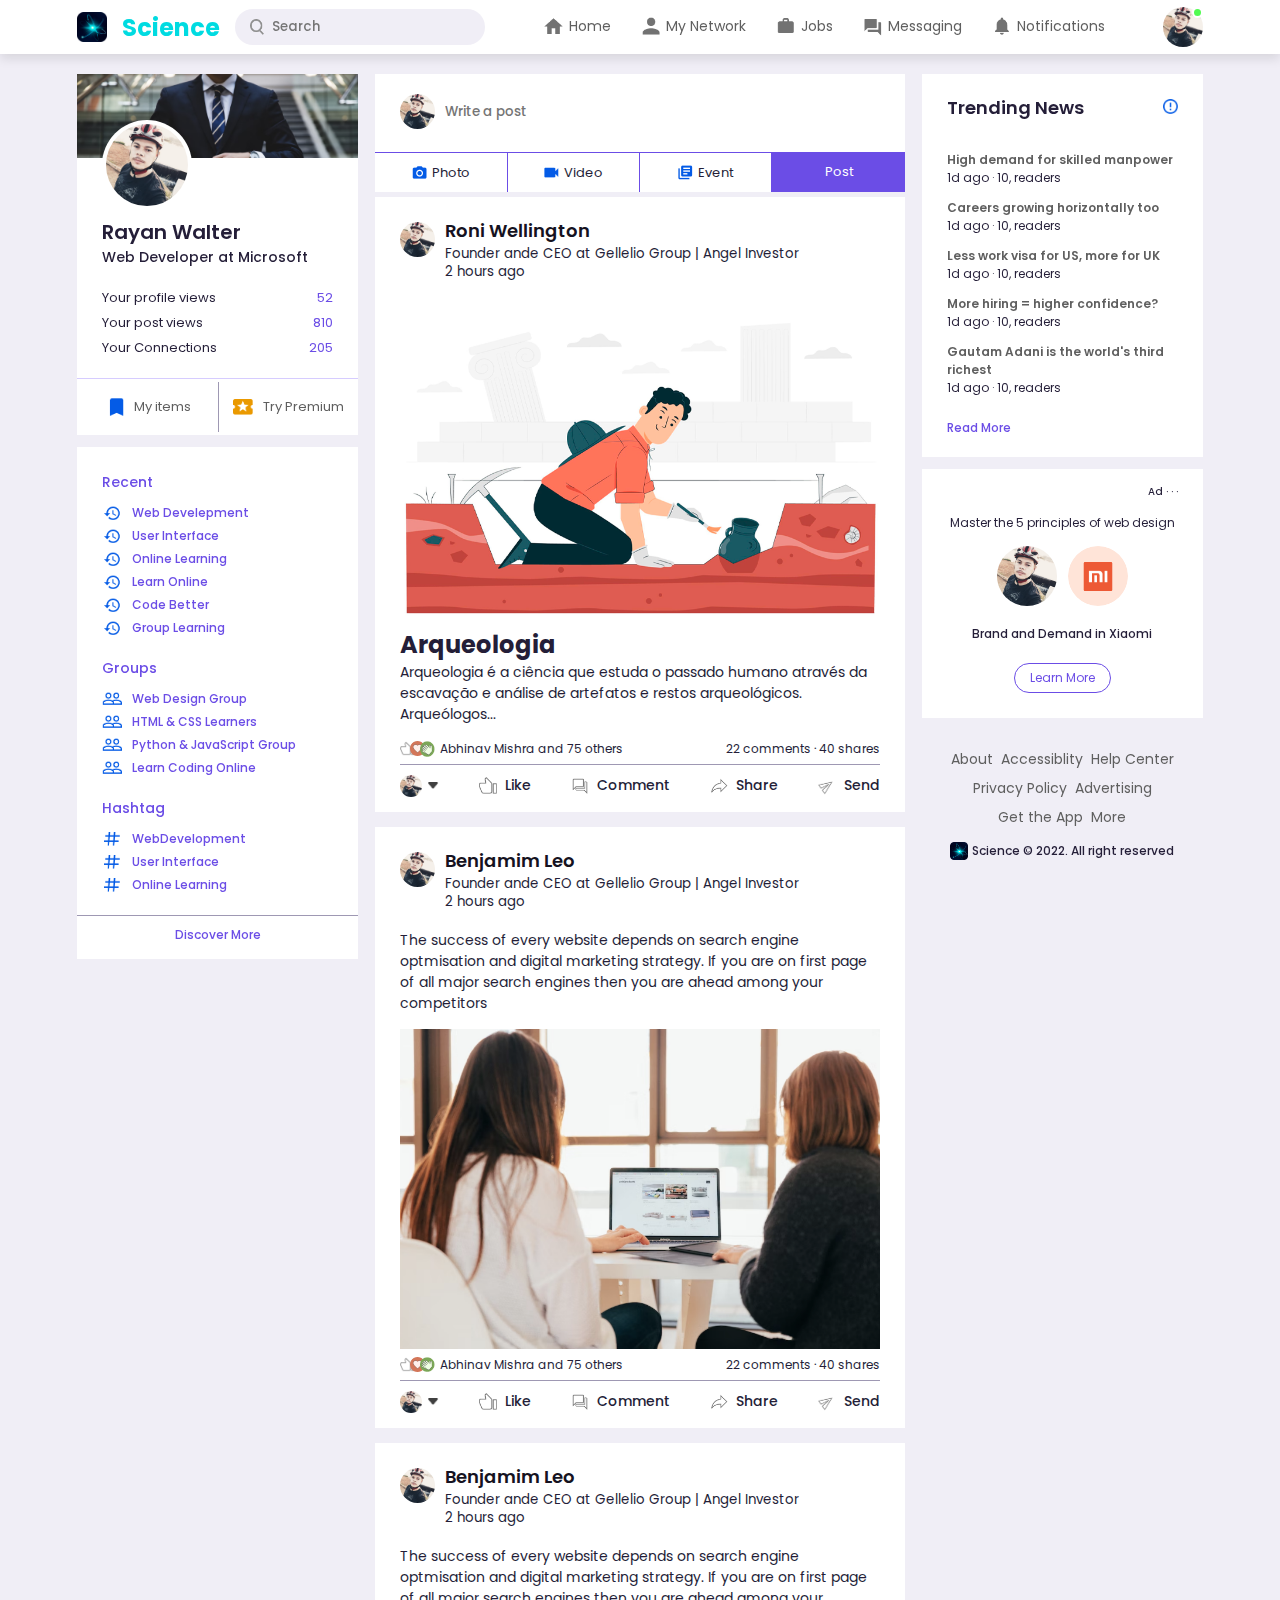
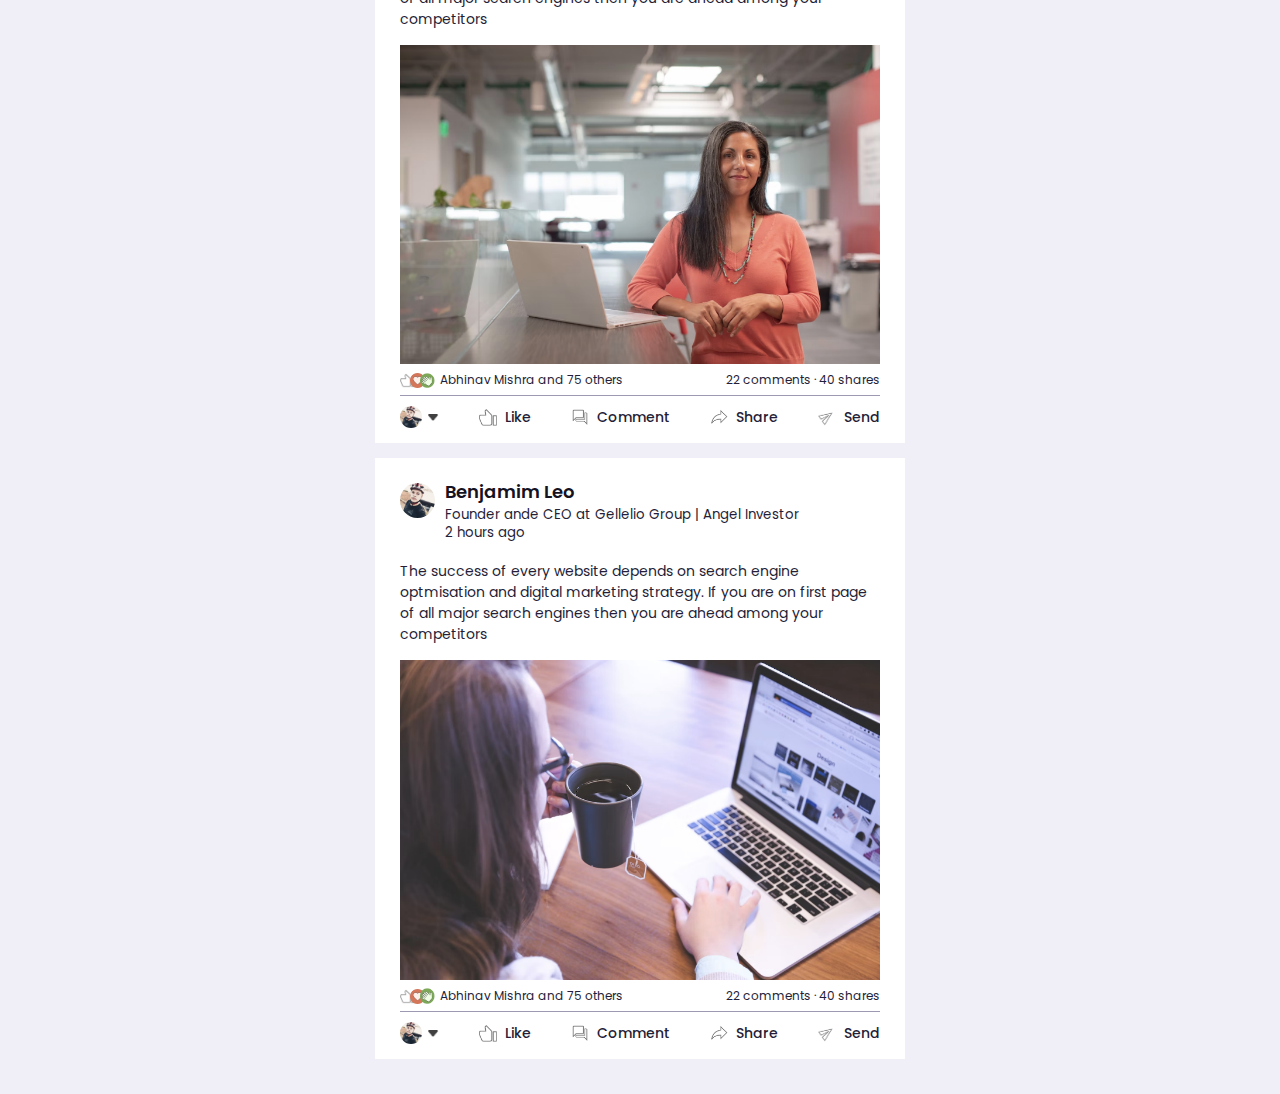
==== index.html @ f85c33bd "teste" ====
<!DOCTYPE html>
<html lang="pt-br">
<head>
    <meta charset="UTF-8">
    <meta http-equiv="X-UA-Compatible" content="IE=edge">
    <meta name="viewport" content="width=device-width, initial-scale=1.0">
    <title>Science</title>
    <link rel="shortcut icon" href="images/social-logo.png" type="image/x-icon">
    <link rel="stylesheet" href="style/style.css">
    <link rel="stylesheet" href="style/right-sidebar.css">
    <link rel="stylesheet" href="style/main.css">
    <link rel="stylesheet" href="style/querys.css">
</head>
<body>
    <nav class="navbar">
        <div class="navbar-left">
            <a href="index.html" class="logo"><img src="images/social-logo.png" alt=""></a>
            <h2>Science</h2>

            <div class="search-box">
                <img src="images/search.png" alt="">
                <input type="text" placeholder="Search">
            </div>

        </div>

        <div class="navbar-center">
            <ul>
                <li><a href=""><img src="images/home.png" alt=""><span>Home</span></a></li>
                <li><a href=""><img src="images/network.png" alt=""><span>My Network</span></a></li>
                <li><a href=""><img src="images/jobs.png" alt=""><span>Jobs</span></a></li>
                <li><a href=""><img src="images/message.png" alt=""><span>Messaging</span></a></li>
                <li><a href=""><img src="images/notification.png" alt=""><span>Notifications</span></a></li>
            </ul>
        </div>

        <div class="navbar-right">
            <div class="online">
                <img src="images/user-1.png" alt="" class="nav-profile-img" onclick="toggleMenu()">
            </div>
        </div>
            <!-- ===============PROFILE-DROP-DOWN-MENU============== -->

            <div class="profile-menu-wrap" id="profileMenu">
                <div class="profile-menu">
                    <div class="user-info">
                        <img src="images/user-1.png" alt="">
                        <div>
                            <h3>Rayn Walton</h3>
                            <a href="profile.html">See your profile</a>
                        </div>
                    </div>
                    <hr>
                    <a href="#" class="profile-menu-link">
                        <img src="images/feedback.png" alt="">
                        <p>Give feedback</p>
                        <span>></span>
                    </a>

                    <a href="#" class="profile-menu-link">
                        <img src="images/setting.png" alt="">
                        <p>Settings & Privacy</p>
                        <span>></span>
                    </a>

                    <a href="#" class="profile-menu-link">
                        <img src="images/help.png" alt="">
                        <p>Help & Support</p>
                        <span>></span>
                    </a>

                    <a href="#" class="profile-menu-link">
                        <img src="images/display.png" alt="">
                        <p>display & Access</p>
                        <span>></span>
                    </a>

                    <a href="#" class="profile-menu-link">
                        <img src="images/logout.png" alt="">
                        <p>logout</p>
                        <span>></span>
                    </a>

                </div>
            </div>

    </nav>

    <!-- ===============NAVBAR CLOSE=============== -->

    <div class="container">
        <!-- =============LEFT-SIDEBAR============== -->
        <div class="left-sidebar">
            <div class="sidebar-profile-box">
                <img src="images/cover-pic.png" alt="" width="100%">
                <div class="sidebar-profile-info">
                    <img src="images/user-1.png" alt="">
                    <h1>Rayan Walter</h1>
                    <h3>Web Developer at Microsoft</h3>
                    <ul>
                        <li>Your profile views<span>52</span></li>
                        <li>Your post views<span>810</span></li>
                        <li>Your Connections<span>205</span></li>
                    </ul>
                </div>
                <div class="sidebar-profile-link">
                    <a href="#"><img src="images/items.png" alt="">My items</a>
                    <a href="#"><img src="images/premium.png" alt="">Try Premium</a>
                </div>
            </div>

            <div class="sidebar-activity" id="sidebarActivity">
                <h3>Recent</h3>
                <a href="#"><img src="images/recent.png" alt="">Web Develepment</a>
                <a href="#"><img src="images/recent.png" alt="">User Interface</a>
                <a href="#"><img src="images/recent.png" alt="">Online Learning</a>
                <a href="#"><img src="images/recent.png" alt="">Learn Online</a>
                <a href="#"><img src="images/recent.png" alt="">Code Better</a>
                <a href="#"><img src="images/recent.png" alt="">Group Learning</a>
                <h3>Groups</h3>
                <a href="#"><img src="images/group.png" alt="">Web Design Group</a>
                <a href="#"><img src="images/group.png" alt="">HTML & CSS Learners</a>
                <a href="#"><img src="images/group.png" alt="">Python & JavaScript Group</a>
                <a href="#"><img src="images/group.png" alt="">Learn Coding Online</a>
                <h3>Hashtag</h3>
                <a href="#"><img src="images/hashtag.png" alt="">WebDevelopment</a>
                <a href="#"><img src="images/hashtag.png" alt="">User Interface</a>
                <a href="#"><img src="images/hashtag.png" alt="">Online Learning</a>
                <div class="discover-more-link">
                    <a href="#">Discover More</a>
                </div>
            </div>

            <p id="showMoreLink" onclick="toggleActivity()">Show more <b>+</b></p>
        </div>

        
        <!-- =============MAIN-CONTENT============== -->
        <div class="main-content">
            <div class="create-post">
                <div class="create-post-input">
                    <img src="images/user-1.png" alt="">
                    <textarea rows="2" placeholder="Write a post"></textarea>
                </div>
                <div class="create-post-links">
                    <li><img src="images/photo.png" alt="">Photo</li>
                    <li><img src="images/video.png" alt="">Video</li>
                    <li><img src="images/event.png" alt="">Event</li>
                    <li>Post</li>
                </div>
            </div>
            <!-- <div class="sort-by">
                <hr>
                <p>Sort by: <span>top <img src="images/down-arrow.png" alt=""></span> </p>
            </div> -->

            <div class="post">
                <div class="post-author">
                    <img src="images/user-1.png" alt="">
                    <div>
                        <h1>Roni Wellington</h1>
                        <small>Founder ande CEO at Gellelio Group | Angel Investor</small>
                        <small>2 hours ago</small>
                    </div>
                </div>
                <!-- <h2>Arqueologia</h2>
                <p>Arqueologia é a ciência que estuda o passado humano através da escavação e análise de artefatos e restos arqueológicos. Arqueólogos...
                </p> -->

                <img src="images/post-image-1.png" width="100%" alt="">
                <h2>Arqueologia</h2>
                <p>Arqueologia é a ciência que estuda o passado humano através da escavação e análise de artefatos e restos arqueológicos. Arqueólogos...
                </p>

                <div class="post-stats">
                    <div>
                        <img src="images/thumbsup.png" alt="">
                        <img src="images/love.png" alt="">
                        <img src="images/clap.png" alt="">
                        <span class="liked-users">Abhinav Mishra and 75 others</span>
                    </div>
                    <div>
                        <span>22 comments &middot; 40 shares</span>
                    </div>
                </div>
                <div class="post-activity">
                    <div>
                        <img src="images/user-1.png" alt="" class="post-activity-user-icon">
                        <img src="images/down-arrow.png" alt="" class="post-activity-arrow-icon">
                    </div>

                    <div class="post-activity-link">
                        <img src="images/like.png" alt="">
                        <span>Like</span>
                    </div>

                    <div class="post-activity-link">
                        <img src="images/comment.png" alt="">
                        <span>Comment</span>
                    </div>

                    <div class="post-activity-link">
                        <img src="images/share.png" alt="">
                        <span>Share</span>
                    </div>

                    <div class="post-activity-link">
                        <img src="images/send.png" alt="">
                        <span>Send</span>
                    </div>

                </div>
                
            </div>

            <div class="post">
                <div class="post-author">
                    <img src="images/user-1.png" alt="">
                    <div>
                        <h1>Benjamim Leo</h1>
                        <small>Founder ande CEO at Gellelio Group | Angel Investor</small>
                        <small>2 hours ago</small>
                    </div>
                </div>
                <p>The success of every website depends on search engine optmisation and digital marketing strategy. If you are on first page of all major search engines
                    then you are ahead among your competitors
                </p>

                <img src="images/post-image-2.png" width="100%" alt="">

                <div class="post-stats">
                    <div>
                        <img src="images/thumbsup.png" alt="">
                        <img src="images/love.png" alt="">
                        <img src="images/clap.png" alt="">
                        <span class="liked-users">Abhinav Mishra and 75 others</span>
                    </div>
                    <div>
                        <span>22 comments &middot; 40 shares</span>
                    </div>
                </div>
                <div class="post-activity">
                    <div>
                        <img src="images/user-1.png" alt="" class="post-activity-user-icon">
                        <img src="images/down-arrow.png" alt="" class="post-activity-arrow-icon">
                    </div>

                    <div class="post-activity-link">
                        <img src="images/like.png" alt="">
                        <span>Like</span>
                    </div>

                    <div class="post-activity-link">
                        <img src="images/comment.png" alt="">
                        <span>Comment</span>
                    </div>

                    <div class="post-activity-link">
                        <img src="images/share.png" alt="">
                        <span>Share</span>
                    </div>

                    <div class="post-activity-link">
                        <img src="images/send.png" alt="">
                        <span>Send</span>
                    </div>

                </div>
                
            </div>

            <div class="post">
                <div class="post-author">
                    <img src="images/user-1.png" alt="">
                    <div>
                        <h1>Benjamim Leo</h1>
                        <small>Founder ande CEO at Gellelio Group | Angel Investor</small>
                        <small>2 hours ago</small>
                    </div>
                </div>
                <p>The success of every website depends on search engine optmisation and digital marketing strategy. If you are on first page of all major search engines
                    then you are ahead among your competitors
                </p>

                <img src="images/post-image-3.png" width="100%" alt="">

                <div class="post-stats">
                    <div>
                        <img src="images/thumbsup.png" alt="">
                        <img src="images/love.png" alt="">
                        <img src="images/clap.png" alt="">
                        <span class="liked-users">Abhinav Mishra and 75 others</span>
                    </div>
                    <div>
                        <span>22 comments &middot; 40 shares</span>
                    </div>
                </div>
                <div class="post-activity">
                    <div>
                        <img src="images/user-1.png" alt="" class="post-activity-user-icon">
                        <img src="images/down-arrow.png" alt="" class="post-activity-arrow-icon">
                    </div>

                    <div class="post-activity-link">
                        <img src="images/like.png" alt="">
                        <span>Like</span>
                    </div>

                    <div class="post-activity-link">
                        <img src="images/comment.png" alt="">
                        <span>Comment</span>
                    </div>

                    <div class="post-activity-link">
                        <img src="images/share.png" alt="">
                        <span>Share</span>
                    </div>

                    <div class="post-activity-link">
                        <img src="images/send.png" alt="">
                        <span>Send</span>
                    </div>

                </div>
                
            </div>

            <div class="post">
                <div class="post-author">
                    <img src="images/user-1.png" alt="">
                    <div>
                        <h1>Benjamim Leo</h1>
                        <small>Founder ande CEO at Gellelio Group | Angel Investor</small>
                        <small>2 hours ago</small>
                    </div>
                </div>
                <p>The success of every website depends on search engine optmisation and digital marketing strategy. If you are on first page of all major search engines
                    then you are ahead among your competitors
                </p>

                <img src="images/post-image-4.png" width="100%" alt="">

                <div class="post-stats">
                    <div>
                        <img src="images/thumbsup.png" alt="">
                        <img src="images/love.png" alt="">
                        <img src="images/clap.png" alt="">
                        <span class="liked-users">Abhinav Mishra and 75 others</span>
                    </div>
                    <div>
                        <span>22 comments &middot; 40 shares</span>
                    </div>
                </div>
                <div class="post-activity">
                    <div>
                        <img src="images/user-1.png" alt="" class="post-activity-user-icon">
                        <img src="images/down-arrow.png" alt="" class="post-activity-arrow-icon">
                    </div>

                    <div class="post-activity-link">
                        <img src="images/like.png" alt="">
                        <span>Like</span>
                    </div>

                    <div class="post-activity-link">
                        <img src="images/comment.png" alt="">
                        <span>Comment</span>
                    </div>

                    <div class="post-activity-link">
                        <img src="images/share.png" alt="">
                        <span>Share</span>
                    </div>

                    <div class="post-activity-link">
                        <img src="images/send.png" alt="">
                        <span>Send</span>
                    </div>

                </div>
                
            </div>

        </div>


        <!-- =============RIGHT-SIDEBAR============== -->
        <div class="right-sidebar">
            <div class="sidebar-news">
                <img src="images/more.png" alt="" class="info-icon">
                <h3>Trending News</h3>
                <a href="#">High demand for skilled manpower</a>
                <span>1d ago &middot; 10, readers</span>

                <a href="#">Careers growing horizontally too</a>
                <span>1d ago &middot; 10, readers</span>

                <a href="#">Less work visa for US, more for UK</a>
                <span>1d ago &middot; 10, readers</span>

                <a href="#">More hiring = higher confidence?</a>
                <span>1d ago &middot; 10, readers</span>

                <a href="#">Gautam Adani is the world's third richest</a>
                <span>1d ago &middot; 10, readers</span>

                <a href="#" class="read-more-link">Read More</a>
            </div>

            <div class="sidebar-ad">

                <small>Ad &middot; &middot; &middot;</small>
                <p>Master the 5 principles of web design</p>
                <div>
                    <img src="images/user-1.png" alt="">
                    <img src="images/mi-logo.png" alt="">
                </div>
                <b>Brand and Demand in Xiaomi</b>
                <a href="#" class="ad-link">Learn More</a>
            </div>

            <div class="sidebar-useful-links">
                <a href="#">About</a>
                <a href="#">Accessiblity</a>
                <a href="#">Help Center</a>
                <a href="#">Privacy Policy</a>
                <a href="#">Advertising</a>
                <a href="#">Get the App</a>
                <a href="#">More</a>

                <div class="copyright-msg">
                    <img src="images/social-logo.png" alt="">
                    <p>Science &#169; 2022. All right reserved</p>
                </div>
            </div>

        </div>
    </div>

    <script src="script.js"></script>

</body>
</html>
---- style/style.css ----
@import url('https://fonts.googleapis.com/css2?family=Poppins:wght@300;400;500;600;&display=swap');

:root {
    --color-white: hsl(252, 30%, 100%);
    --color-light: hsl(252, 30%, 95%);
    --color-gray: hsl(252, 15%, 65%);
    --color-primary: hsl(252, 75%, 60%);
    --color-secondary: hsl(252, 100%, 90%);
    --color-success: hsl(120, 95%, 65%);
    --color-danger: hsl(0, 95%, 65%);
    --color-dark: hsl(252, 30%, 17%);
    --color-black: hsl(252, 30%, 10%);


    --border-radius: 2rem;
    --card-border-radius: 1rem;
    --btn-padding: 0.6rem 2rem;
    --search-padding: 0.6rem 1rem;
    --card-padding: 1rem;

    --sticky-top-left: 5.4rem;
    --sticky-top-right: -18rem;

}



*{
    margin: 0;
    padding: 0;
    font-family: 'Poppins',sans-serif;
    box-sizing: border-box;
}

body {
    background: var(--color-light);
    color: var(--color-dark);
}

a {
    text-decoration: none;
    color: #5f5f5f;
}

.navbar{
    display: flex;
    align-items: center;
    justify-content: space-between;
    background: var(--color-white);
    padding: 6px 6%;
    position: sticky;
    top: 0;
    z-index: 100;
    box-shadow: 0 5px 10px rgba(0, 0, 0, 0.1);
}

.logo img {
    width: 30px;
    margin-right: 15px;
    display: block;
}

.navbar-center ul li {
    display: inline-block;
    list-style: none;
}

.navbar-center ul li a {
    display: flex;
    align-items: center;
    font-size: 14px;
    margin: 5px 8px;
    padding-right: 5px;
    position: relative;
}


.navbar-center ul li a img {
    width: 30px;
}

.navbar-center ul li a::after{
    content: '';
    width: 0;
    height: 2px;
    background: var(--color-primary);
    position: absolute;
    bottom: -15px;
    transition: width 0.3s;
}

.navbar-center ul li a:hover::after{
    width: 100%;
}

.nav-profile-img {
    width: 40px;
    border-radius: 50%;
    display: block;
    cursor: pointer;
    position: relative;
}

.online {
    position: relative;

}

.online::after {
    content: '';
    width: 7px;
    height: 7px;
    border: 2px solid var(--color-white);
    border-radius: 50%;
    right: 0;
    top: 0;
    background: var(--color-success);
    position: absolute;
}

.search-box{
    background: var(--color-light);
    width: 250px;
    border-radius: 20px;
    display: flex;
    align-items: center;
    padding: 0 15px;
}

.navbar-left{
    display: flex;
    align-items: center;
}

.navbar-left > h2{
    padding-right: 15px;
    color: #00dbe1;
    /* color: #001030; */
}

.search-box img {
    width: 14px;
}

.search-box input {
    width: 100%;
    background: transparent;
    padding: 8px;
    outline: none;
    border: 0;
}

/* ===========NAVBAR END============= */

.container {
    padding: 20px 6%;
    display: flex;
    flex-wrap: wrap;
    justify-content: space-between;
}

/* ===========LEFT-SIDEBAR============= */

.left-sidebar {
    flex-basis: 25%;
    align-self: flex-start;
    position: sticky;
    top: 73px;
}

.sidebar-profile-box {
    background: var(--color-white);
}

.sidebar-profile-info{
    padding: 0 25px;
}

.sidebar-profile-info img {
    width: 90px;
    border-radius: 50%;
    background: var(--color-white);
    padding: 4px;
    margin-top: -45px;

}

.sidebar-profile-info h1 {
    font-size: 20px;
    font-weight: 600;
    color: var(--color-dark);
}

.sidebar-profile-info h3 {
    font-size: 14px;
    font-weight: 500;
    color: var(--color-dark);
}

.sidebar-profile-info ul {
    list-style: none;
    margin: 20px 0;
}

.sidebar-profile-info ul li {
    width: 100%;
    margin: 5px 0;
    font-size: 13px;
}

.sidebar-profile-info ul li span {
    float: right;
    color: var(--color-primary);
}

.sidebar-profile-link {
    display: flex;
    align-items: center;
    border-top: 1px solid var(--color-secondary);
}

.sidebar-profile-link a {
    flex-basis: 50%;
    display: flex;
    align-items: center;
    justify-content: center;
    padding: 15px 0;
    font-size: 13px;
    border-left: 1px solid var(--color-gray);
}

.sidebar-profile-link a:first-child {
    border-left: 0;
}

.sidebar-profile-link a img {
    width: 20px;
    margin-right: 10px;
}

.sidebar-activity {
    background: var(--color-white);
    padding: 5px 25px;
    margin: 12px 0;
}

.sidebar-activity h3 {
    color: var(--color-primary);
    font-size: 14px;
    font-weight: 500;
    margin: 20px 0 10px;
}

.sidebar-activity a {
    display: flex;
    align-items: center;
    font-size: 12px;
    font-weight: 500;
    color: var(--color-primary);
    margin: 3px 0;
}

.sidebar-activity a img {
    width: 20px;
    margin-right: 10px;
}

.discover-more-link {
    border-top: 1px solid var(--color-gray);
    text-align: center;
    margin-top: 20px;
    margin-left: -25px;
    margin-right: -25px;
}

.discover-more-link  a {
    color: var(--color-primary);
    display: inline-block;
    margin: 10px 0;
}
---- style/right-sidebar.css ----
/* ===========RIGHT-SIDEBAR============= */

.right-sidebar {
    flex-basis: 25%;
    align-self: flex-start;
    position: sticky;
    top: 73px;
}

.sidebar-news {
    background: var(--color-white);
    padding: 10px 25px;
}

.info-icon {
    width: 15px;
    float: right;
    margin-top: 15px;
}

.sidebar-news h3 {
    font-size: 18px;
    font-weight: 600;
    color: var(--color-dark);
    margin: 10px 0 30px;
}

.sidebar-news a {
    display: block;
    font-size: 12px;
    font-weight: 600;
    margin-top: 10px;
    margin-bottom: -5px;
}

.sidebar-news span {
    font-size: 12px;
}

.sidebar-news .read-more-link {
    color: var(--color-primary);
    font-weight: 500;
    margin: 20px 0 10px;
}

.sidebar-ad {
    background: var(--color-white);
    padding: 15px 25px;
    text-align: center;
    margin: 12px 0;
    font-size: 12px;
}

.sidebar-ad img {
    width: 60px;
    border-radius: 50%;
    margin: 4px;
}

.sidebar-ad small {
    float: right;
    font-weight: 500;
}

.sidebar-ad p {
    margin-top: 30px;
    margin-bottom: 10px;
}
.sidebar-ad b {
    display: block;
    font-weight: 500;
    margin-top: 10px;
}

.ad-link {
    display: inline-block;
    border: 1px solid var(--color-primary);
    border-radius: 30px;
    padding: 5px 15px;
    color: var(--color-primary);
    margin: 20px auto 10px;
}
.sidebar-useful-links {
    padding: 15px 25px;
    text-align: center;
}

.sidebar-useful-links a {
    display: inline-block;
    font-size: 14px;
    margin: 4px 2px;
}

.copyright-msg {
    display: flex;
    align-items: center;
    justify-content: center;
    font-size: 12px;
    margin-top: 10px;
    font-weight: 500;
}

.copyright-msg img {
    width: 18px;
    margin-right: 4px;
}
---- style/main.css ----
/* ===========MAIN-CONTENT============= */

.main-content {
    flex-basis: 47%;
}
.create-post {
    background: var(--color-white);
}

.create-post-input {
    padding: 20px 25px 10px;
    display: flex;
    align-items: flex-start;
}

.create-post-input img {
    width: 35px;
    border-radius: 50%;
    margin-right: 10px;
}

.create-post-input textarea {
    width: 100%;
    border: 0;
    outline: 0;
    resize: none;
    background: transparent;
    margin-top: 8px;
}

::placeholder {
    font-weight: 500;
}

.create-post-links {
    display: flex;
    align-items: flex-start;
}

.create-post-links li {
    list-style: none;
    border-top: 1px solid var(--color-primary);
    border-right: 1px solid var(--color-primary);
    flex-basis: 25%;
    height: 40px;
    font-size: 13px;
    display: flex;
    align-items: center;
    justify-content: center;
    cursor: pointer;
}

.create-post-links li img{
    width: 15px;
    margin-right: 5px;
}

.create-post-links li:last-child{
    background: var(--color-primary);
    color: var(--color-white);
    border-top: 0;
    border-right: 0;
}

.sort-by {
    display: flex;
    align-items: center;
    margin: 10px 0;
}

.sort-by hr {
    flex: 1;
    border: 0;
    height: 1px;
    background: var(--color-primary);
}

.sort-by p {
    font-size: 13px;
    padding-left: 5px;
}

.sort-by p span {
    font-weight: 600;
    cursor: pointer;
    color: var(--color-primary);
}

.sort-by p span img {
    width: 12px;
    margin-left: 3px;  
}

.post {
    background: var(--color-white);
    padding: 20px 25px 5px;
    margin: 5px 0 15px;
}

.post-author {
    display: flex;
    align-items: flex-start;
    margin-bottom: 20px;
}

.post-author img {
    width: 35px;
    border-radius: 50%;
    margin-right: 10px;
    margin-top: 5px;
}

.post-author h1 {
    font-size: 18px;
    font-weight: 600;
    color: var(--color-black);
}

.post-author small {
    display: block;
    margin-bottom: -2px;
}

.post p {
    font-size: 14px;
    margin-bottom: 15px;
}

.post-stats{
    display: flex;
    flex-wrap: wrap;
    align-items: center;
    justify-content: space-between;
    font-size: 12px;
    border-bottom: 1px solid var(--color-gray);
    padding-bottom: 6px;
}

.post-stats div {
    display: flex;
    align-items: center;
}

.post-stats img {
    width: 15px;
    margin-right: -5px;
}

.liked-users {
    margin-left: 10px;
}

.post-activity {
    display: flex;
    align-items: center;
    justify-content: space-between;
    padding: 10px 0;
    font-size: 14px;
    font-weight: 500;
}

.post-activity div {
    display: flex;
    align-items: center;
}

.post-activity-user-icon {
    width: 22px;
    border-radius: 50%;
}

.post-activity-arrow-icon {
    width: 12px;
    margin-left: 5px;
}

.post-activity-link img {
    width: 18px;
    margin-right: 8px;
}
---- style/querys.css ----
/* ================profile-drop-down-menu================== */
  .profile-menu-wrap {
    position: absolute;
    top: 100%;
    right: 5%;
    width: 320px;
    max-height: 0;
    overflow: hidden;
    transition: max-height 0.5s;
  }

  .profile-menu-wrap.open-menu {
    max-height: 400px;
  }

  .profile-menu {
    background: var(--color-dark);
    color: var(--color-white);
    padding: 20px;
    margin: 10px;
  }

  .user-info {
    display: flex;
    align-items: center;
  }

  .user-info img {
    width: 50px;
    border-radius: 50%;
    margin-right: 15px;
  }

  .user-info h3 {
    font-weight: 500;
    margin-bottom: -7px;
  }

  .user-info a {
    color: var(--color-light);
    font-size: 13px;
  }

  .profile-menu hr {
    border: 0;
    height: 1px;
    width: 100%;
    background: var(--color-white);
    margin: 15px 0 10px;
  }

  .profile-menu-link {
    display: flex;
    align-items: center;
    color: var(--color-white);
    margin: 12px 0;
    font-size: 14px;
  }

  .profile-menu-link p {
    width: 100%;
  }

  .profile-menu-link img {
    width: 35px;
    border-radius: 50%;
    margin-right: 15px;
  }

  #showMoreLink {
    display: none;
  }

  /*===================media query=================*/

  @media screen and (max-width: 600px) {
    .search-box {
      background: transparent;
      width: auto;
      padding: 0;
    }

    .search-box  input {
      width: 0;
      padding: 0;
    }

    .navbar-center ul li a span {
      display: none;
    }

    .navbar-center ul li a {
      padding-right: 0;
      margin: 5px;
    }

    .nav-profile-img {
      width: 30px;
    }

    .navbar-left h2 {
      display: none;
    }

    .container {
      padding: 15px 3%;
    }

    .left-sidebar, .right-sidebar {
      flex-basis: 100%;
      position: relative;
      top: unset;
    }

    .main-content {
      flex-basis: 100%;
    }

    .post-stats div {
      margin: 2px 0;
    }

    .post-activity-link span {
      display: none;
    }

    .post-activity-link img {
      margin-right: 0;
    }

    #showMoreLink {
      display: block;
      width: fit-content;
      margin: 10px auto;
      font-size: 14px;
      cursor:  pointer;
    }

    .sidebar-activity {
      display: none;
    }

    .sidebar-activity.open-activity {
      display: block; 
    }

  }
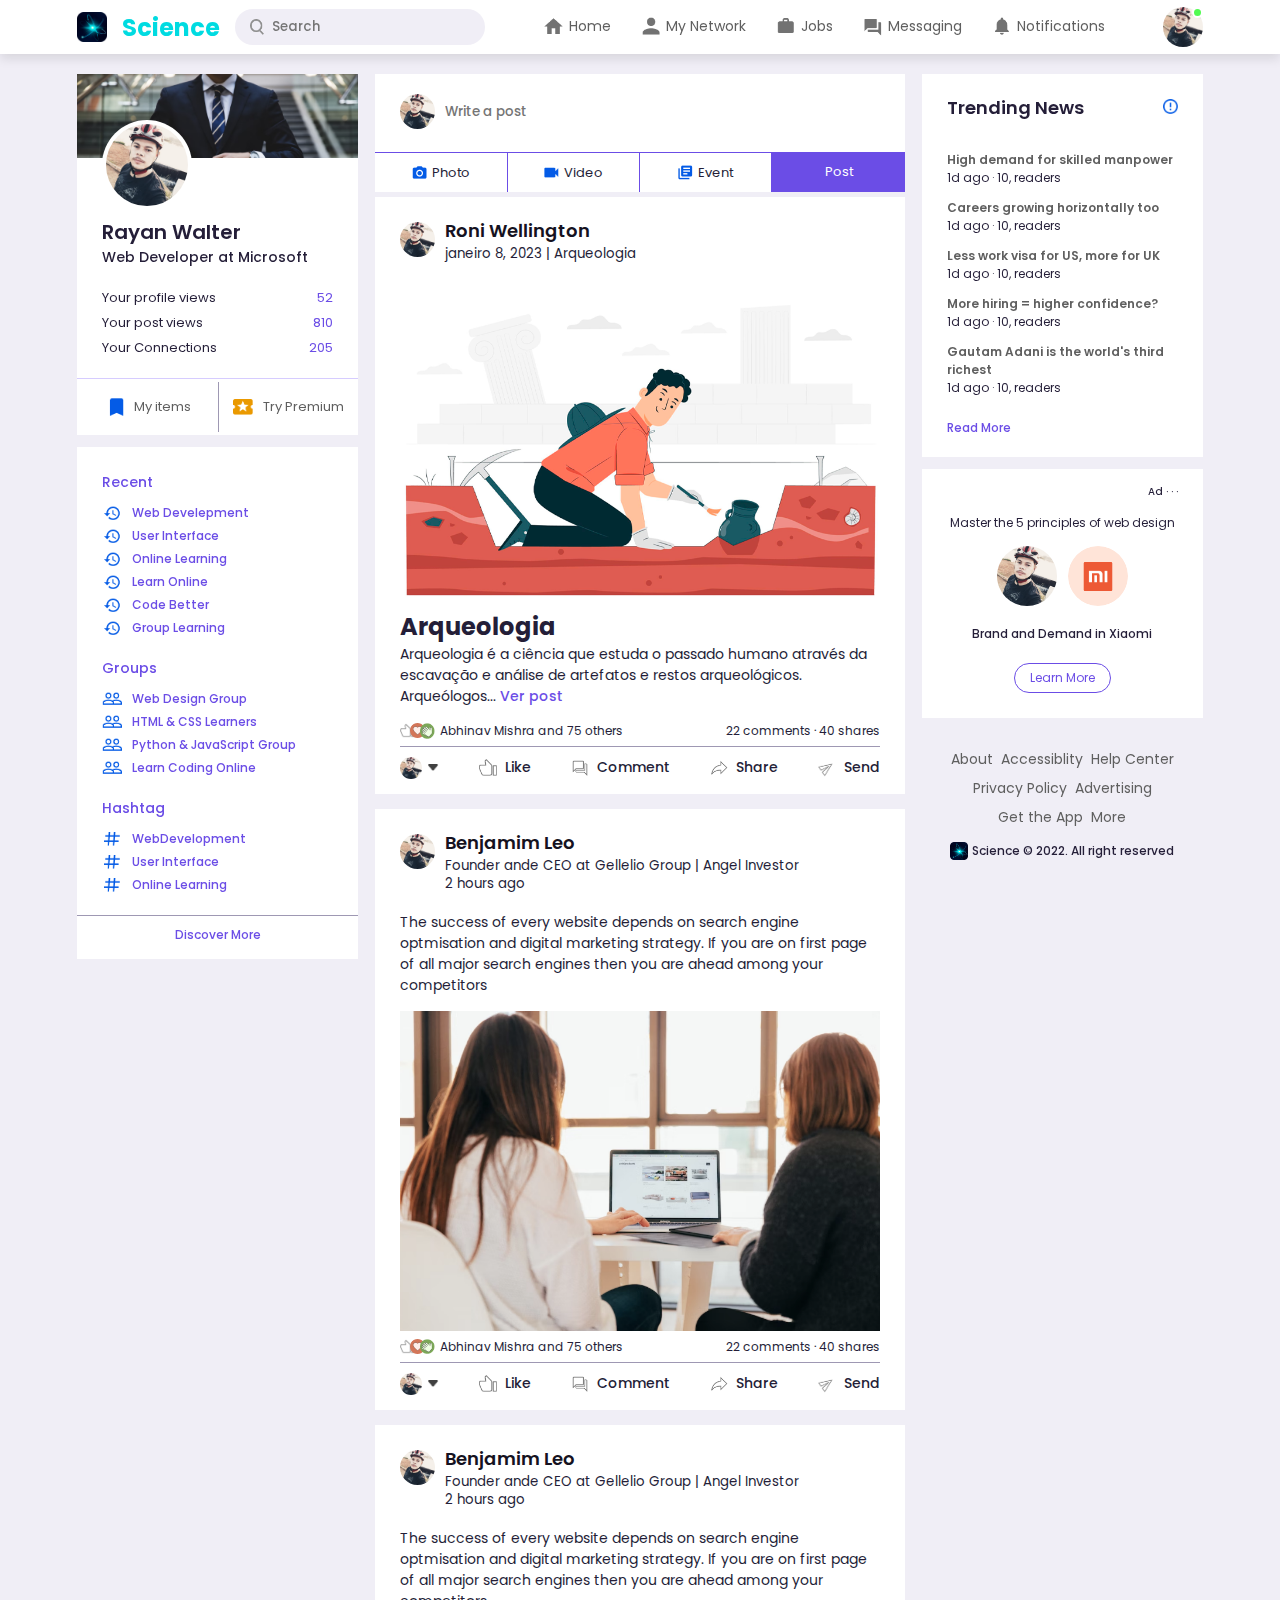
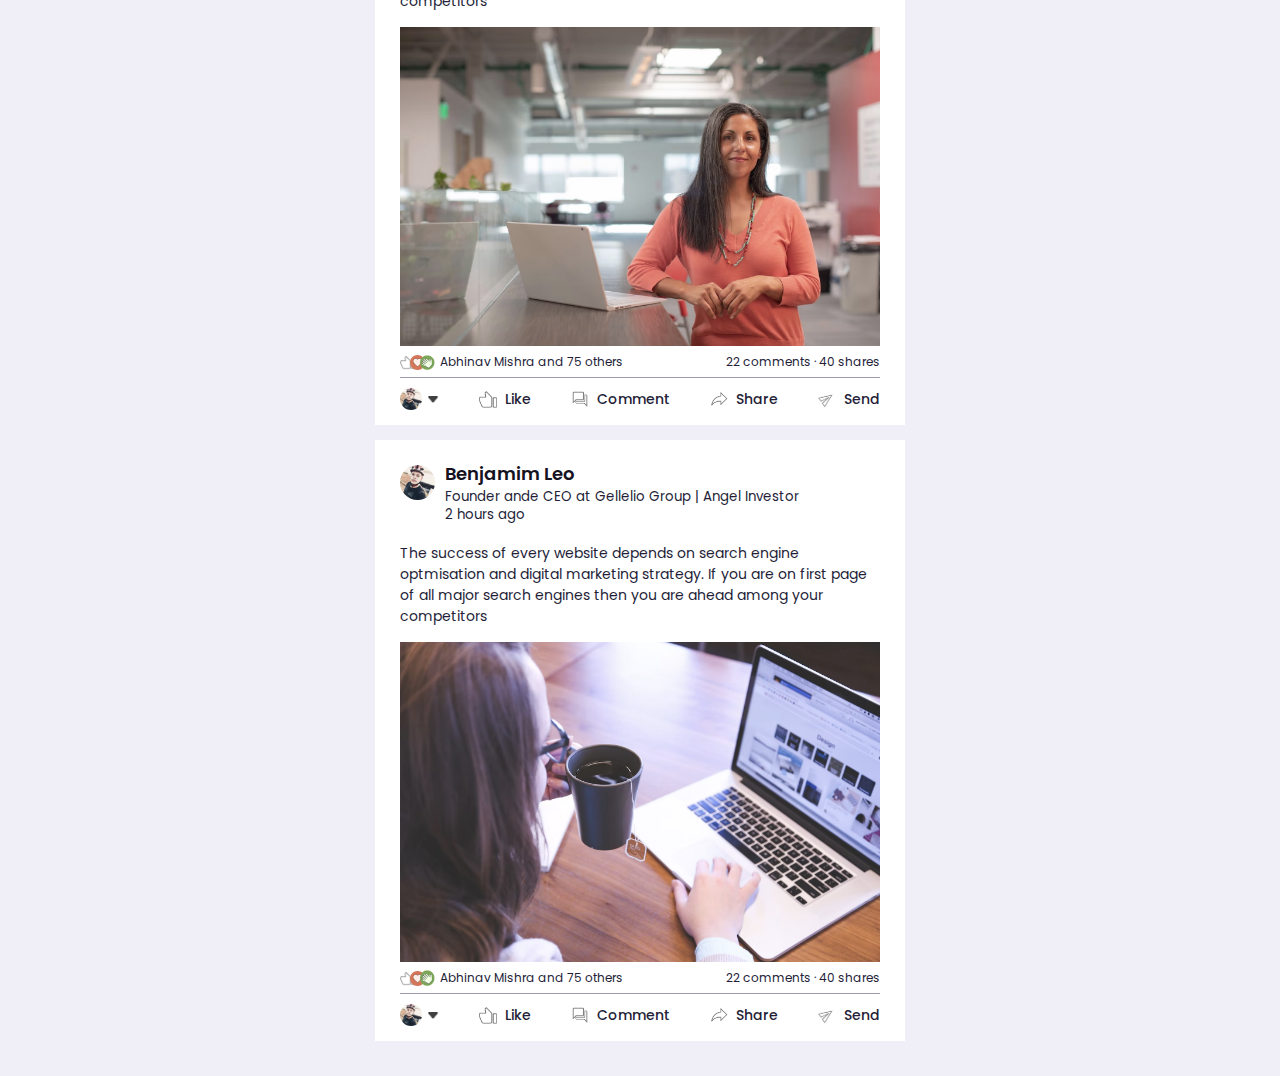
==== commit e8d3cf9c: "testes de posts" ====
--- a/index.html
+++ b/index.html
@@ -159,17 +159,17 @@
                     <img src="images/user-1.png" alt="">
                     <div>
                         <h1>Roni Wellington</h1>
-                        <small>Founder ande CEO at Gellelio Group | Angel Investor</small>
-                        <small>2 hours ago</small>
+                        <small>janeiro 8, 2023  | Arqueologia</small>
                     </div>
                 </div>
                 <!-- <h2>Arqueologia</h2>
                 <p>Arqueologia é a ciência que estuda o passado humano através da escavação e análise de artefatos e restos arqueológicos. Arqueólogos...
                 </p> -->
 
-                <img src="images/post-image-1.png" width="100%" alt="">
+                <a href="arquiologia/oQueArqueologia.html"><img src="images/post-image-1.png" width="100%" alt=""></a>
                 <h2>Arqueologia</h2>
                 <p>Arqueologia é a ciência que estuda o passado humano através da escavação e análise de artefatos e restos arqueológicos. Arqueólogos...
+                    <a href="arquiologia/oQueArqueologia.html" class="ver-post">Ver post</a>
                 </p>
 
                 <div class="post-stats">
--- a/style/main.css
+++ b/style/main.css
@@ -177,4 +177,9 @@
 .post-activity-link img {
     width: 18px;
     margin-right: 8px;
+}
+
+.ver-post{
+    font-weight: 500;
+    color: var(--color-primary);
 }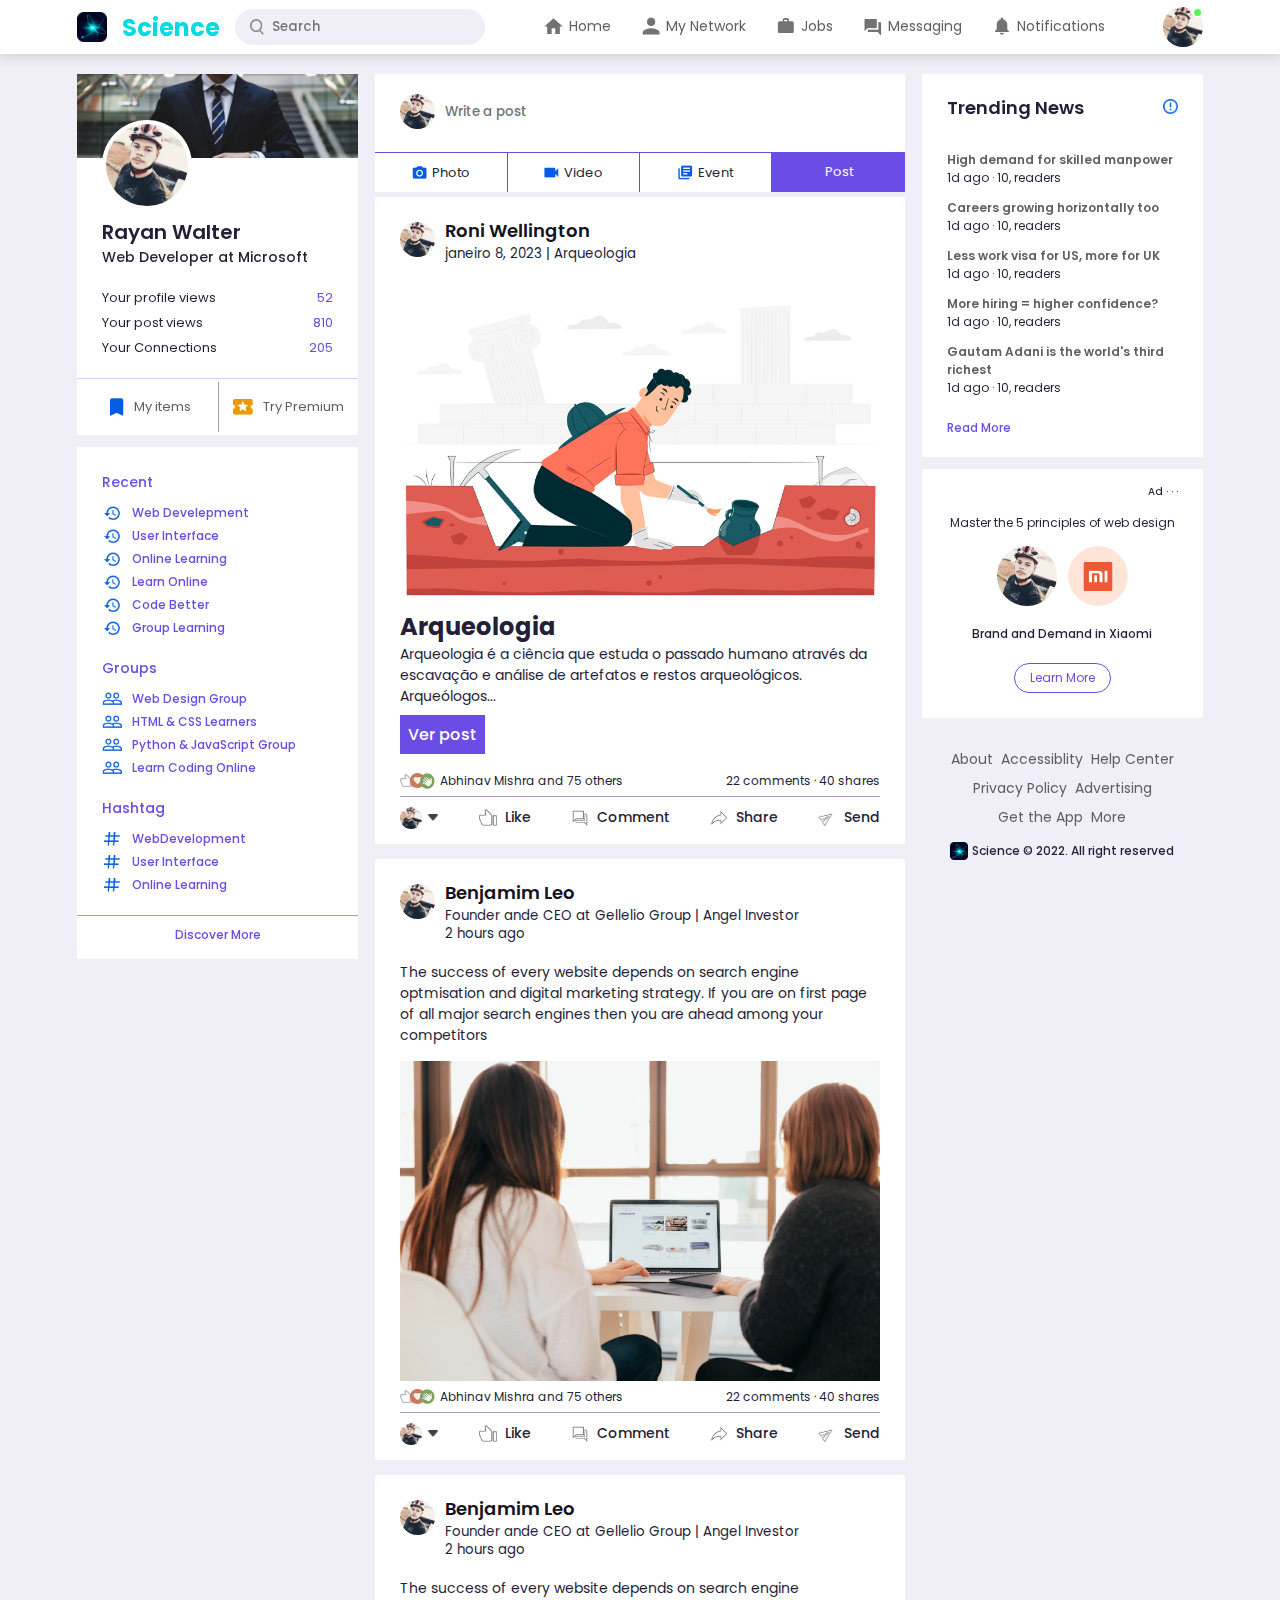
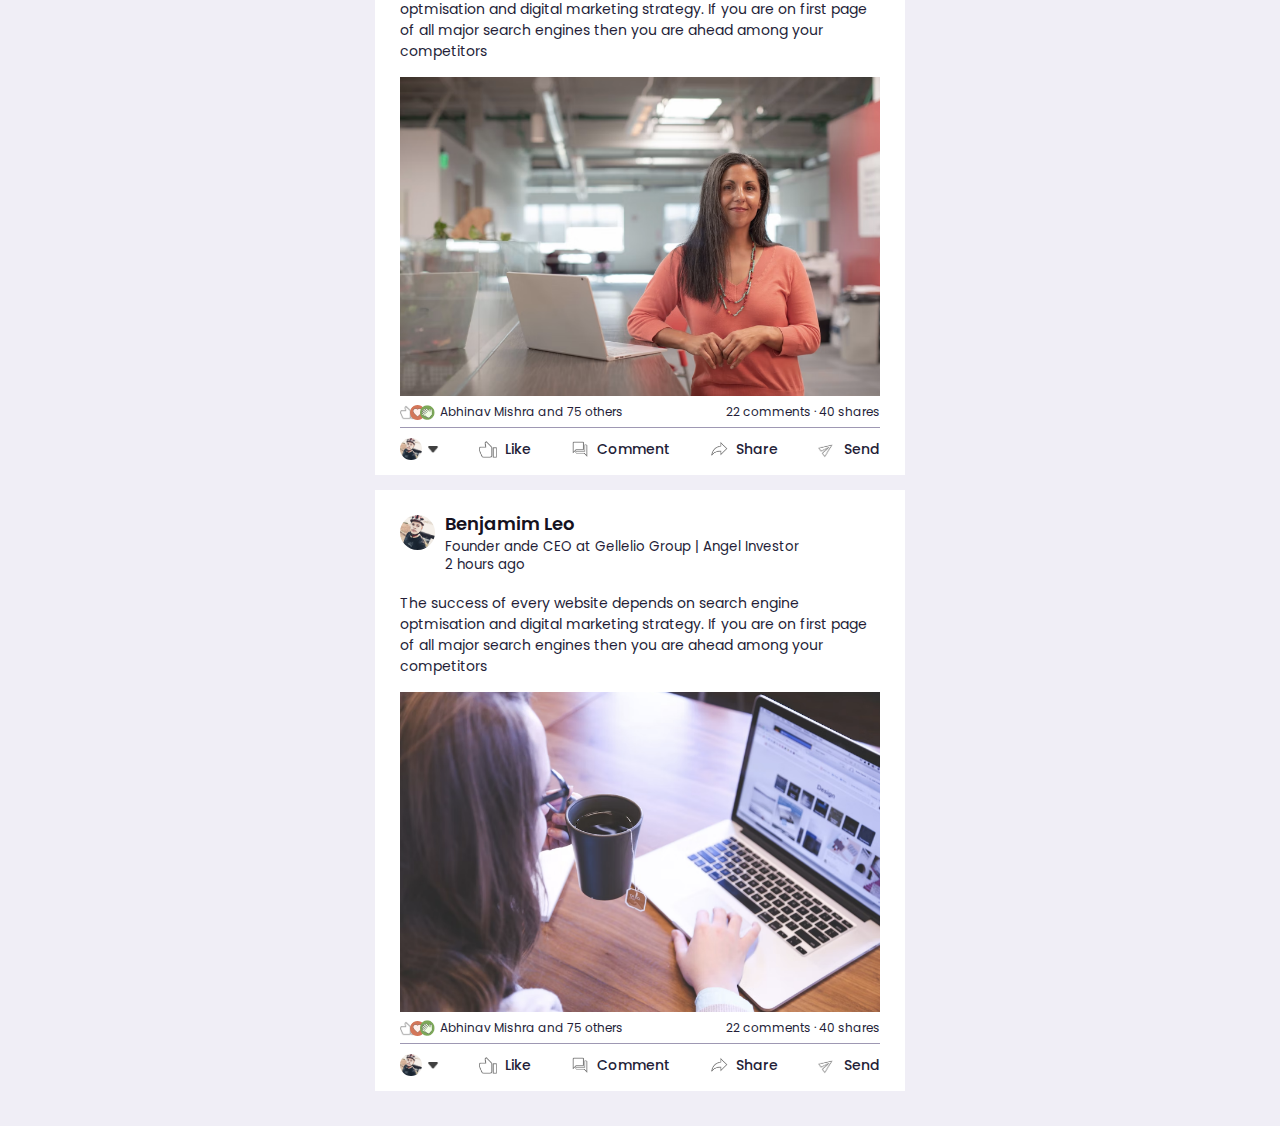
==== commit 40fc4043: "teste posts" ====
--- a/index.html
+++ b/index.html
@@ -169,8 +169,8 @@
                 <a href="arquiologia/oQueArqueologia.html"><img src="images/post-image-1.png" width="100%" alt=""></a>
                 <h2>Arqueologia</h2>
                 <p>Arqueologia é a ciência que estuda o passado humano através da escavação e análise de artefatos e restos arqueológicos. Arqueólogos...
-                    <a href="arquiologia/oQueArqueologia.html" class="ver-post">Ver post</a>
                 </p>
+                <a href="arquiologia/oQueArqueologia.html" class="ver-post">Ver post</a><br><br>
 
                 <div class="post-stats">
                     <div>
--- a/style/main.css
+++ b/style/main.css
@@ -181,5 +181,7 @@
 
 .ver-post{
     font-weight: 500;
-    color: var(--color-primary);
+    color: var(--color-white);
+    background: var(--color-primary);
+    padding: 8px;
 }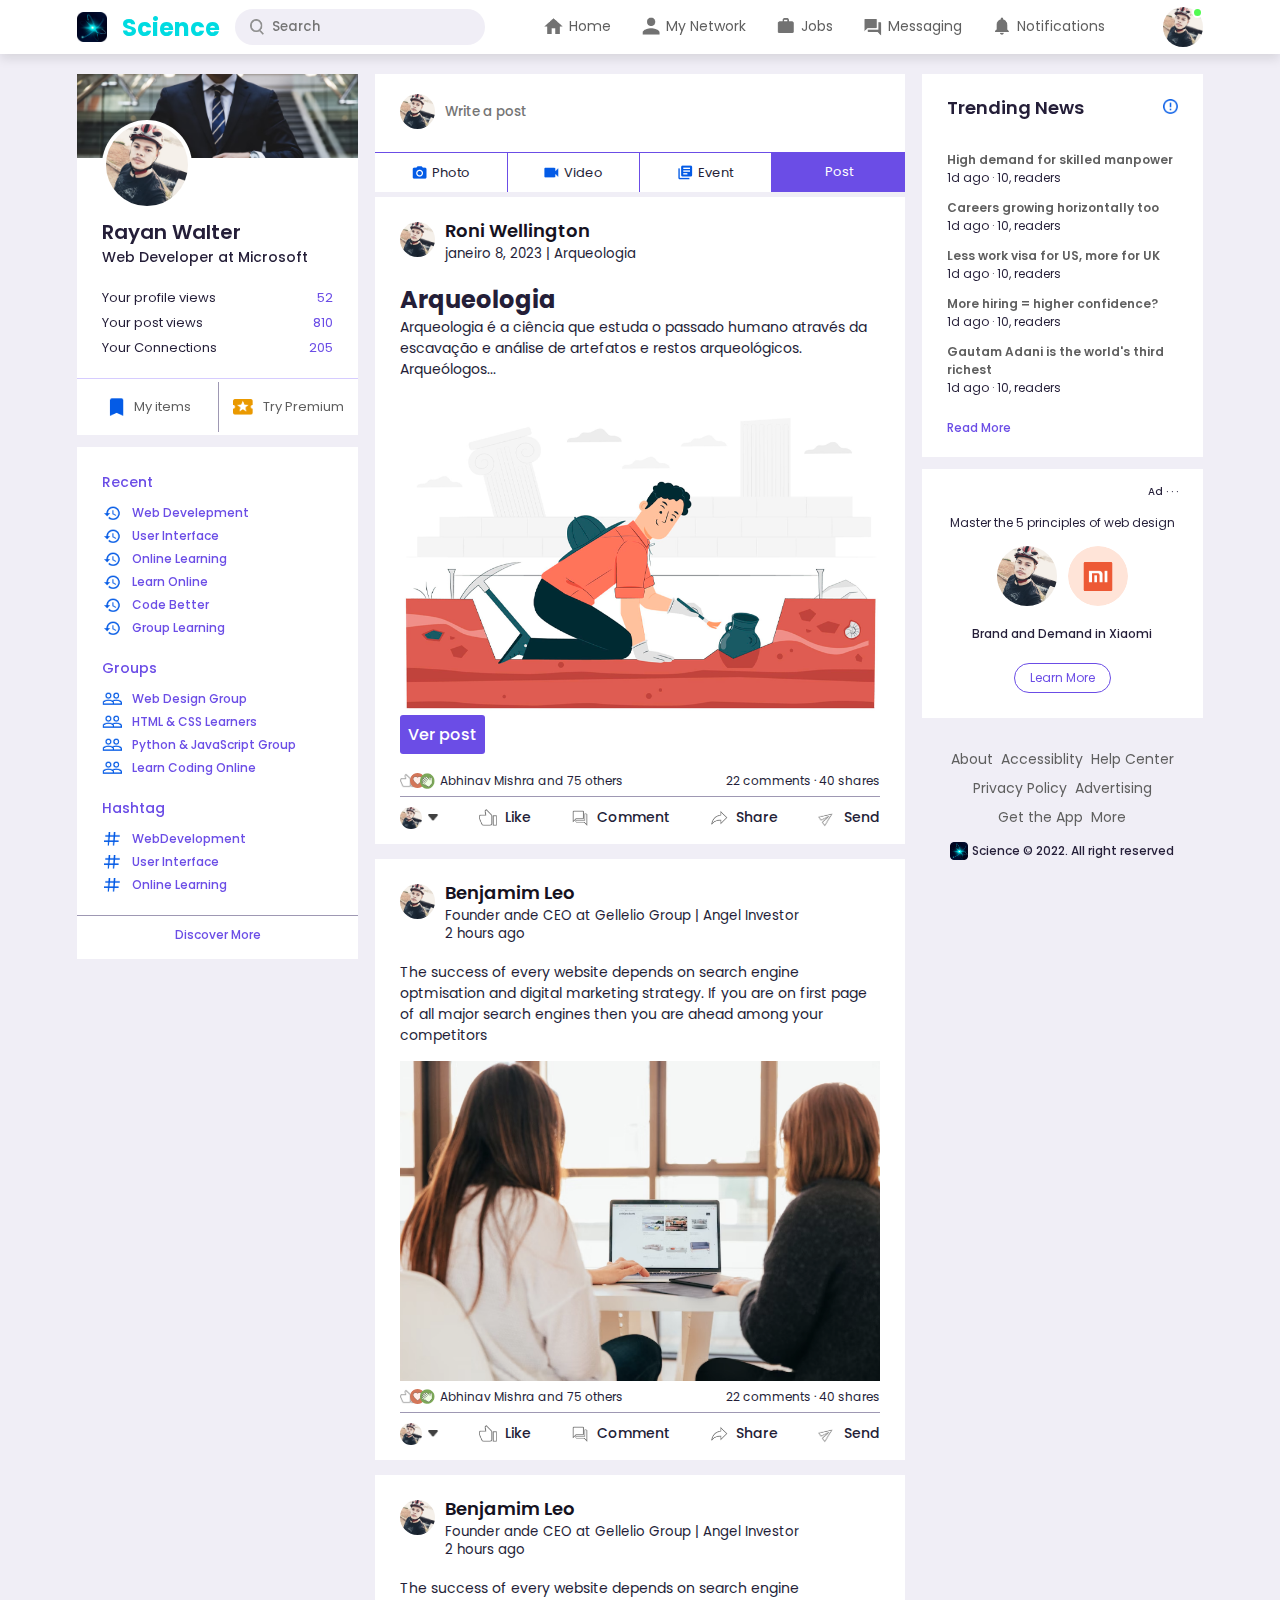
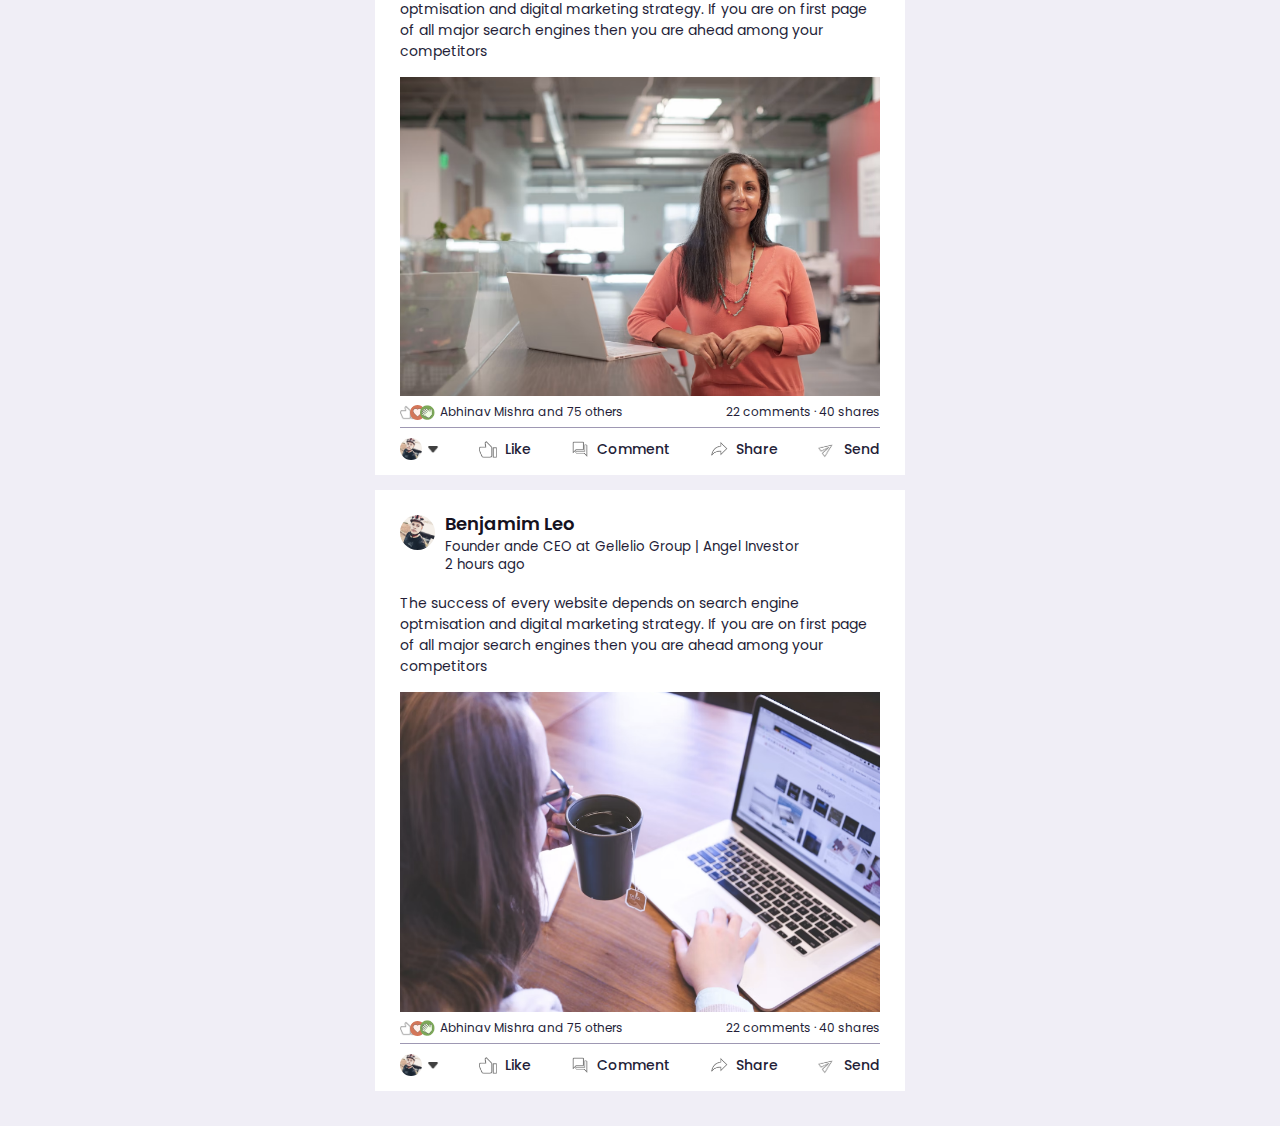
==== commit d49be56d: "teste botao" ====
--- a/index.html
+++ b/index.html
@@ -162,14 +162,14 @@
                         <small>janeiro 8, 2023  | Arqueologia</small>
                     </div>
                 </div>
+                <h2>Arqueologia</h2>
+                <p>Arqueologia é a ciência que estuda o passado humano através da escavação e análise de artefatos e restos arqueológicos. Arqueólogos...
+                </p>
+
+                <a href="arquiologia/oQueArqueologia.html"><img src="images/post-image-1.png" width="100%" alt=""></a>
                 <!-- <h2>Arqueologia</h2>
                 <p>Arqueologia é a ciência que estuda o passado humano através da escavação e análise de artefatos e restos arqueológicos. Arqueólogos...
                 </p> -->
-
-                <a href="arquiologia/oQueArqueologia.html"><img src="images/post-image-1.png" width="100%" alt=""></a>
-                <h2>Arqueologia</h2>
-                <p>Arqueologia é a ciência que estuda o passado humano através da escavação e análise de artefatos e restos arqueológicos. Arqueólogos...
-                </p>
                 <a href="arquiologia/oQueArqueologia.html" class="ver-post">Ver post</a><br><br>
 
                 <div class="post-stats">
--- a/style/main.css
+++ b/style/main.css
@@ -184,4 +184,5 @@
     color: var(--color-white);
     background: var(--color-primary);
     padding: 8px;
+    border-radius: 3px;
 }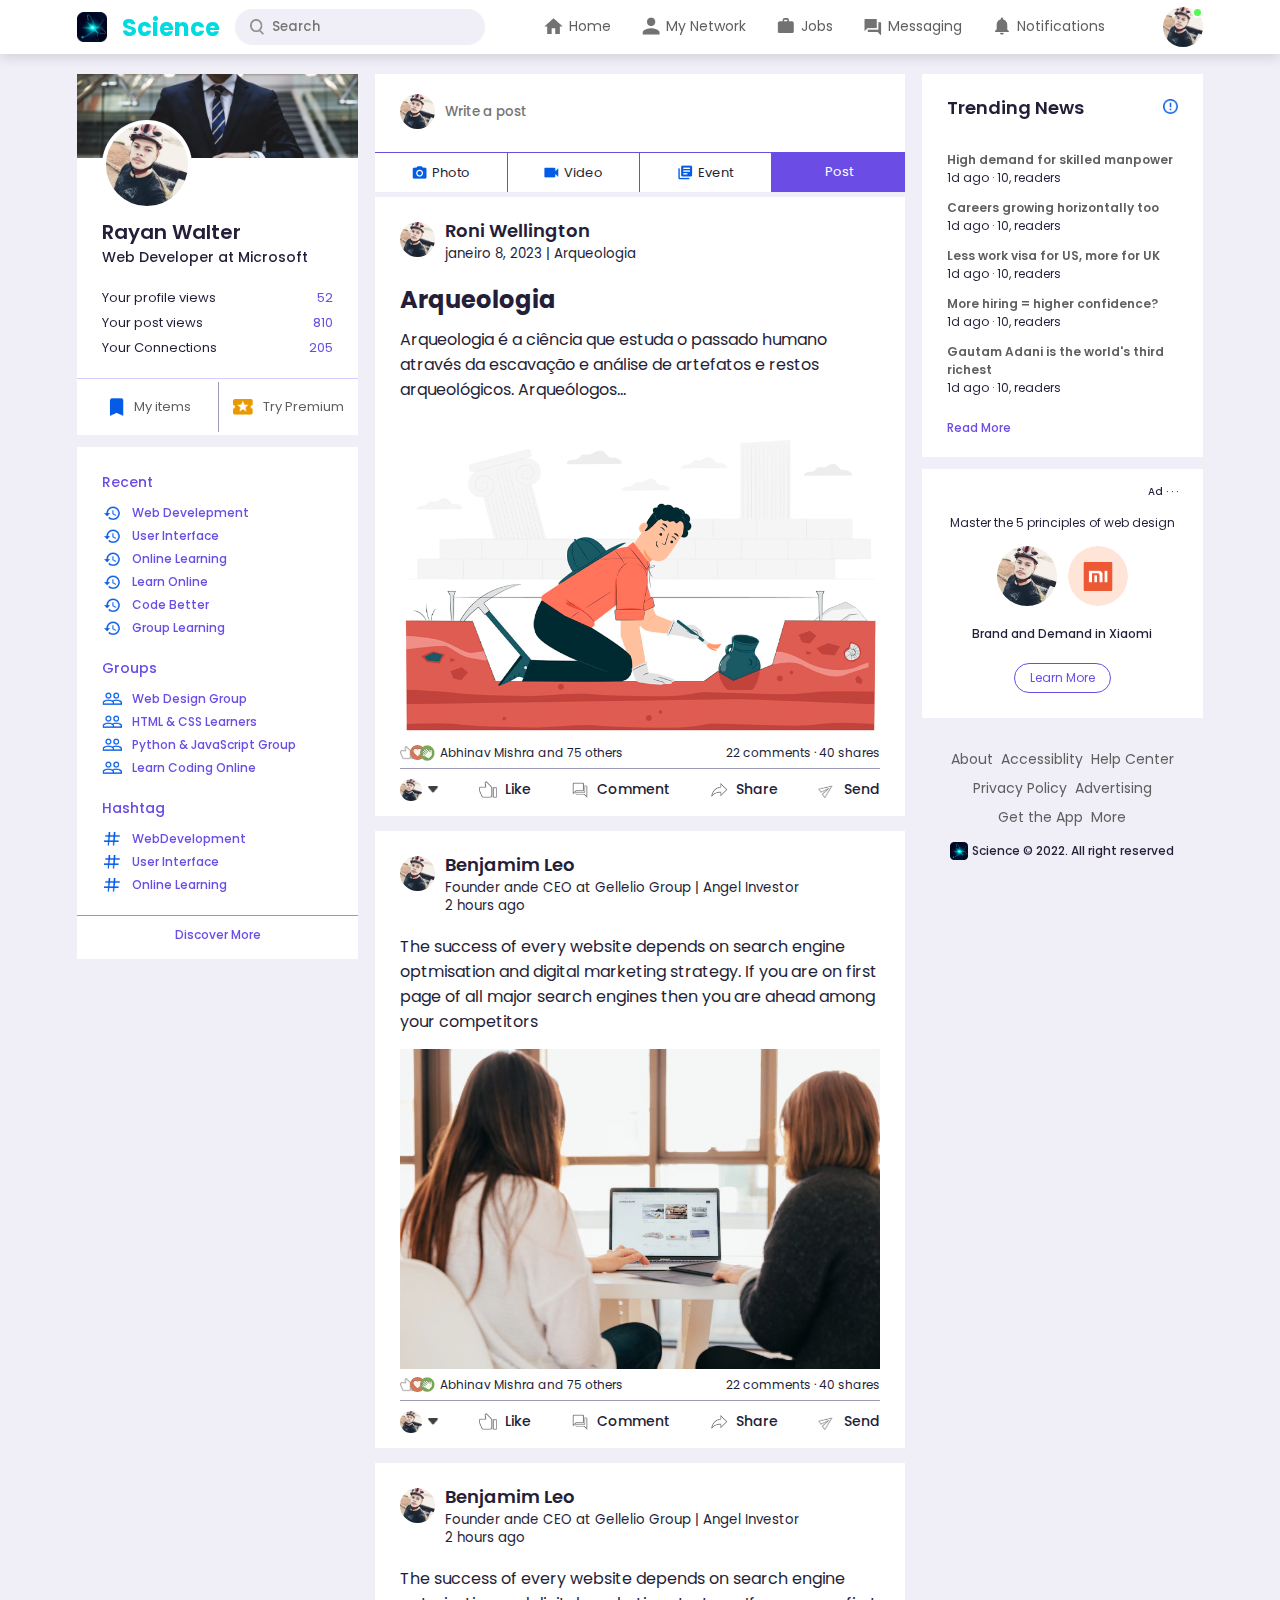
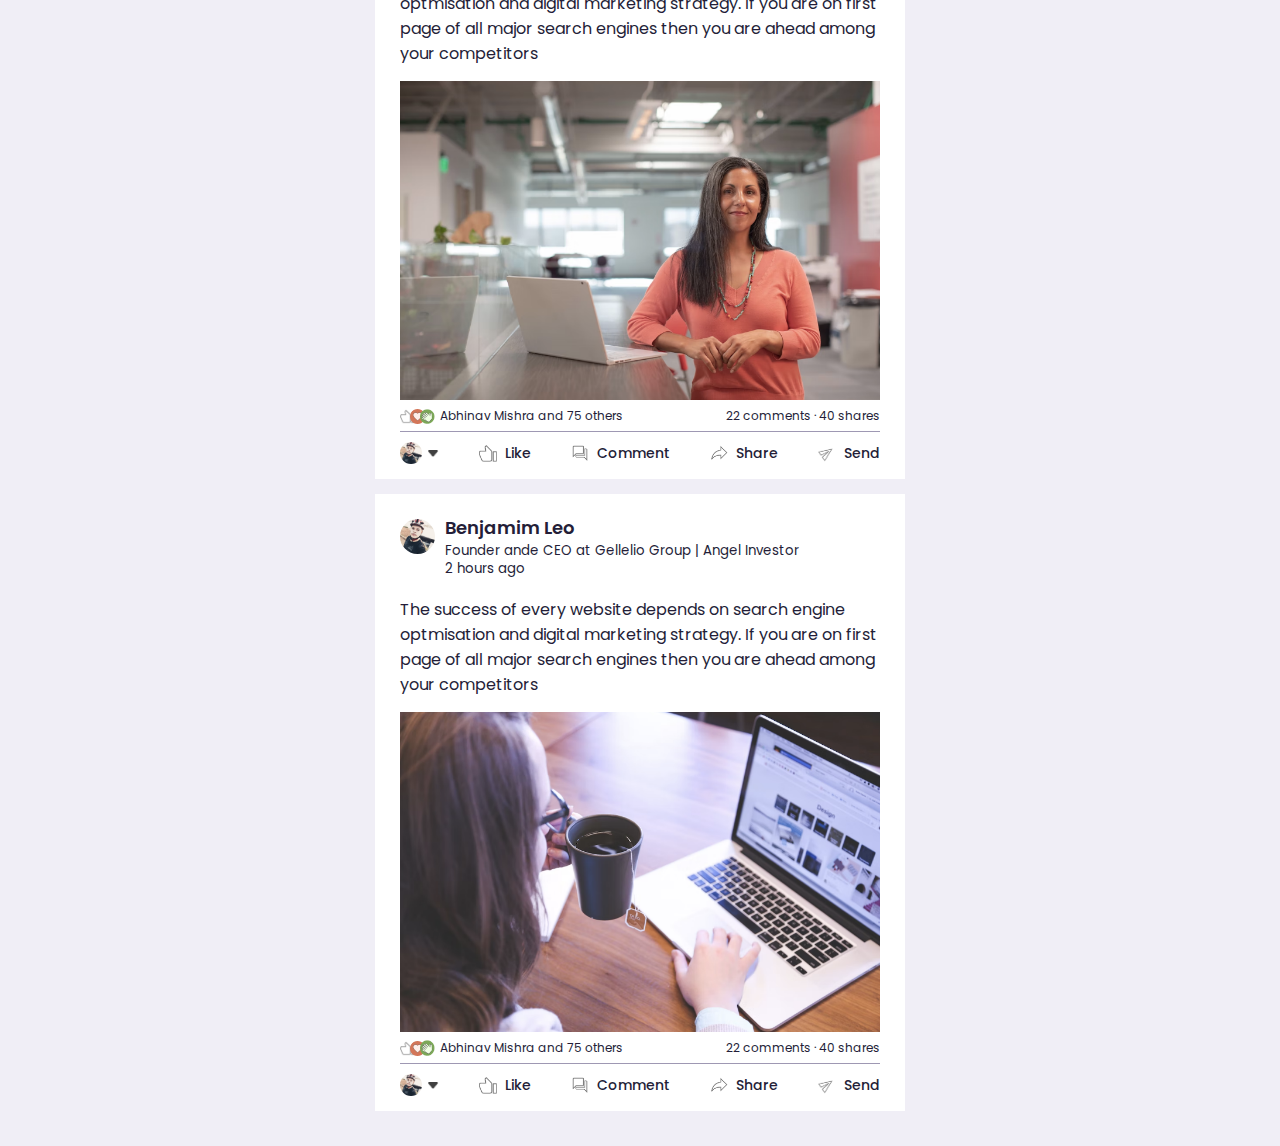
==== commit 0c896482: "teste" ====
--- a/index.html
+++ b/index.html
@@ -158,19 +158,17 @@
                 <div class="post-author">
                     <img src="images/user-1.png" alt="">
                     <div>
-                        <h1>Roni Wellington</h1>
+                        <h3>Roni Wellington</h3>
                         <small>janeiro 8, 2023  | Arqueologia</small>
                     </div>
                 </div>
                 <h2>Arqueologia</h2>
                 <p>Arqueologia é a ciência que estuda o passado humano através da escavação e análise de artefatos e restos arqueológicos. Arqueólogos...
                 </p>
-
                 <a href="arquiologia/oQueArqueologia.html"><img src="images/post-image-1.png" width="100%" alt=""></a>
                 <!-- <h2>Arqueologia</h2>
                 <p>Arqueologia é a ciência que estuda o passado humano através da escavação e análise de artefatos e restos arqueológicos. Arqueólogos...
                 </p> -->
-                <a href="arquiologia/oQueArqueologia.html" class="ver-post">Ver post</a><br><br>
 
                 <div class="post-stats">
                     <div>
@@ -217,7 +215,7 @@
                 <div class="post-author">
                     <img src="images/user-1.png" alt="">
                     <div>
-                        <h1>Benjamim Leo</h1>
+                        <h3>Benjamim Leo</h3>
                         <small>Founder ande CEO at Gellelio Group | Angel Investor</small>
                         <small>2 hours ago</small>
                     </div>
@@ -273,7 +271,7 @@
                 <div class="post-author">
                     <img src="images/user-1.png" alt="">
                     <div>
-                        <h1>Benjamim Leo</h1>
+                        <h3>Benjamim Leo</h3>
                         <small>Founder ande CEO at Gellelio Group | Angel Investor</small>
                         <small>2 hours ago</small>
                     </div>
@@ -329,7 +327,7 @@
                 <div class="post-author">
                     <img src="images/user-1.png" alt="">
                     <div>
-                        <h1>Benjamim Leo</h1>
+                        <h3>Benjamim Leo</h3>
                         <small>Founder ande CEO at Gellelio Group | Angel Investor</small>
                         <small>2 hours ago</small>
                     </div>
--- a/style/main.css
+++ b/style/main.css
@@ -110,11 +110,17 @@
     margin-top: 5px;
 }
 
-.post-author h1 {
+.post-author h3 {
     font-size: 18px;
     font-weight: 600;
-    color: var(--color-black);
+    color: var(--color-dark);
+    
 }
+
+.post h2 {
+    margin-bottom: 10px;
+}
+
 
 .post-author small {
     display: block;
@@ -122,7 +128,7 @@
 }
 
 .post p {
-    font-size: 14px;
+    font-size: 16px;
     margin-bottom: 15px;
 }
 
@@ -178,11 +184,3 @@
     width: 18px;
     margin-right: 8px;
 }
-
-.ver-post{
-    font-weight: 500;
-    color: var(--color-white);
-    background: var(--color-primary);
-    padding: 8px;
-    border-radius: 3px;
-}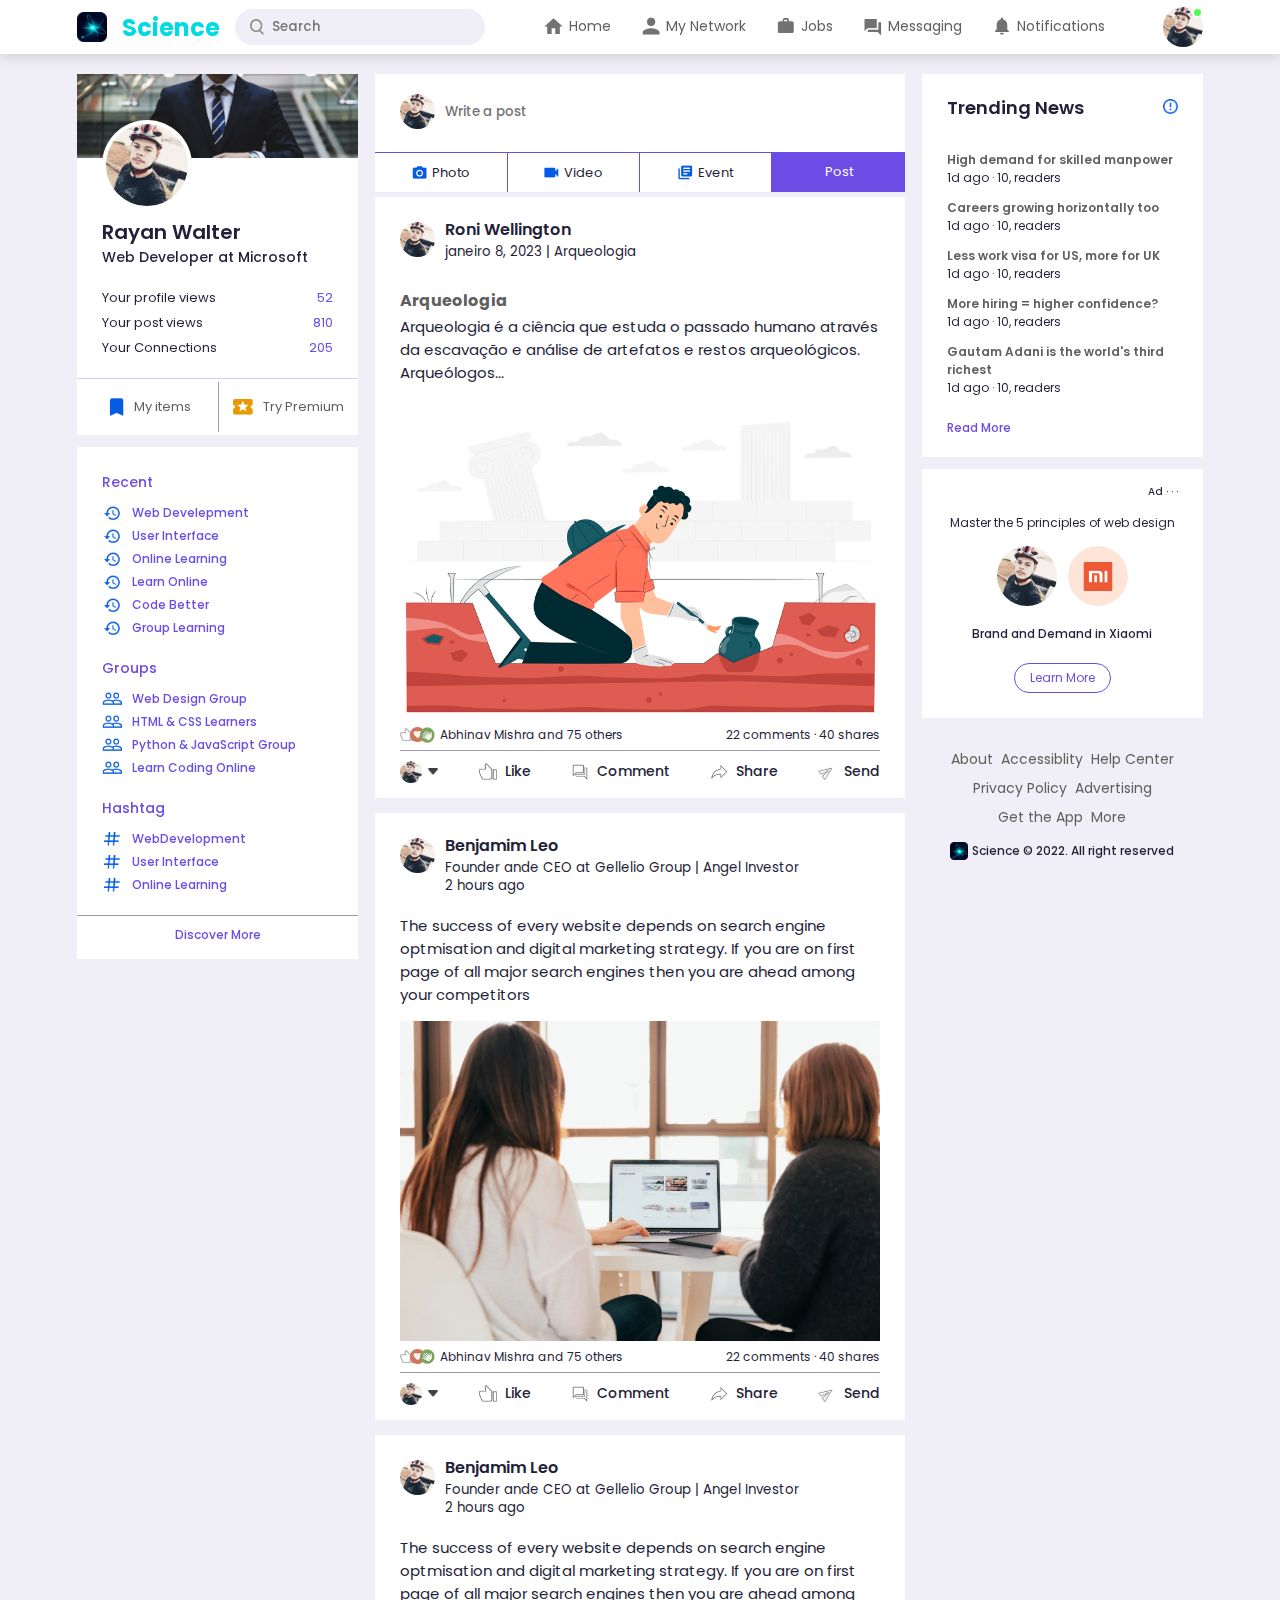
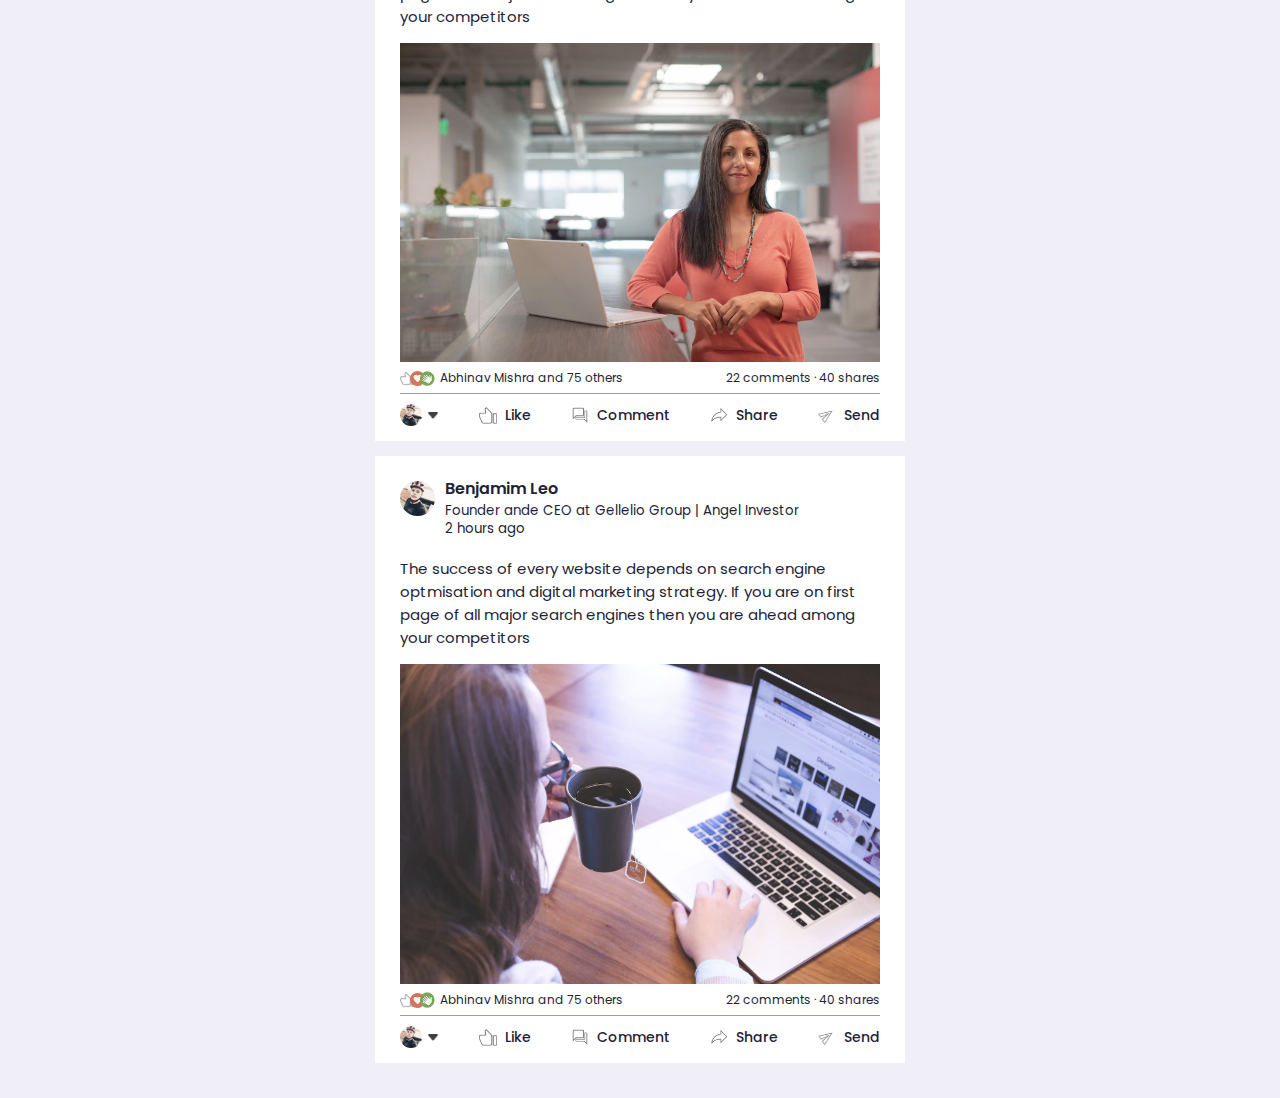
==== commit 9dd3049b: "ainda no teste" ====
--- a/index.html
+++ b/index.html
@@ -162,7 +162,7 @@
                         <small>janeiro 8, 2023  | Arqueologia</small>
                     </div>
                 </div>
-                <h2>Arqueologia</h2>
+                <h2><a href="arquiologia/oQueArqueologia.html">Arqueologia</a></h2>
                 <p>Arqueologia é a ciência que estuda o passado humano através da escavação e análise de artefatos e restos arqueológicos. Arqueólogos...
                 </p>
                 <a href="arquiologia/oQueArqueologia.html"><img src="images/post-image-1.png" width="100%" alt=""></a>
--- a/style/main.css
+++ b/style/main.css
@@ -111,14 +111,15 @@
 }
 
 .post-author h3 {
-    font-size: 18px;
+    font-size: 16px;
     font-weight: 600;
     color: var(--color-dark);
     
 }
 
-.post h2 {
+.post h2 a{
     margin-bottom: 10px;
+    font-size: 16px;
 }
 
 
@@ -128,7 +129,7 @@
 }
 
 .post p {
-    font-size: 16px;
+    font-size: 15px;
     margin-bottom: 15px;
 }
 
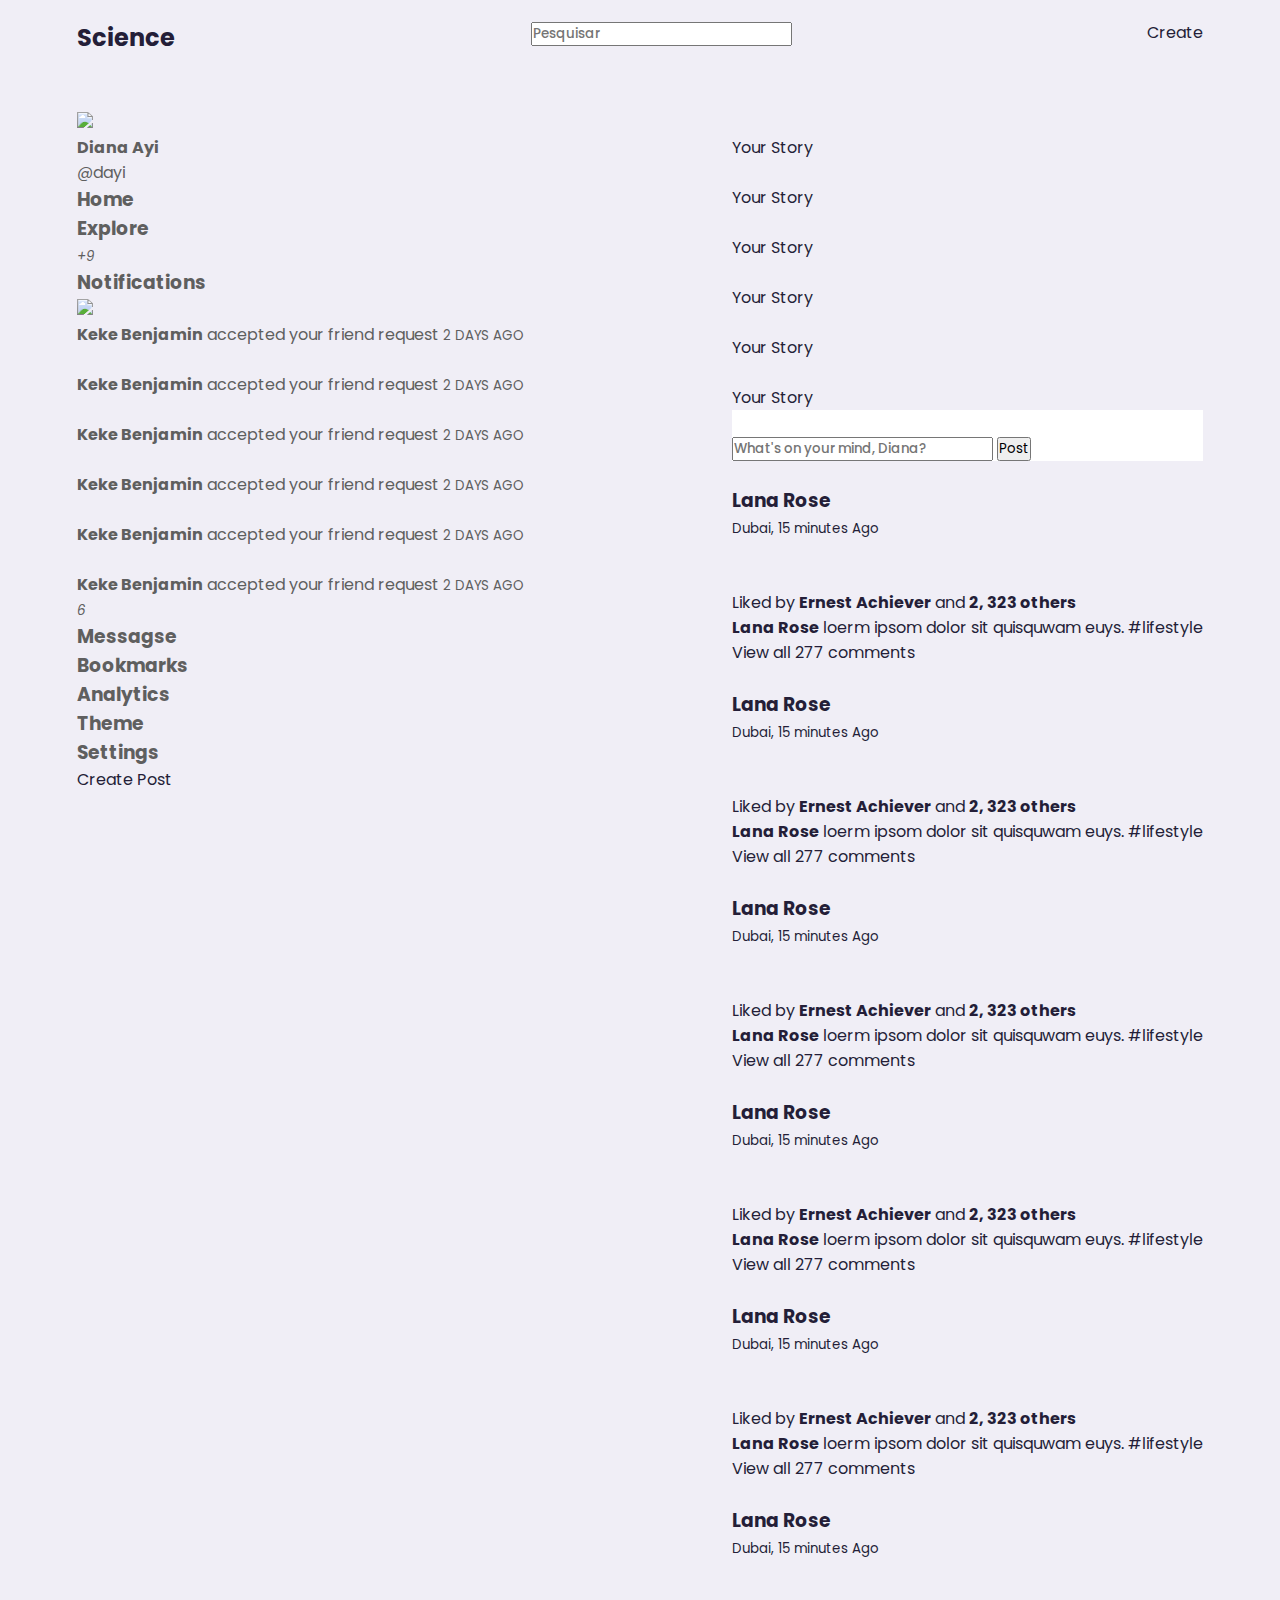
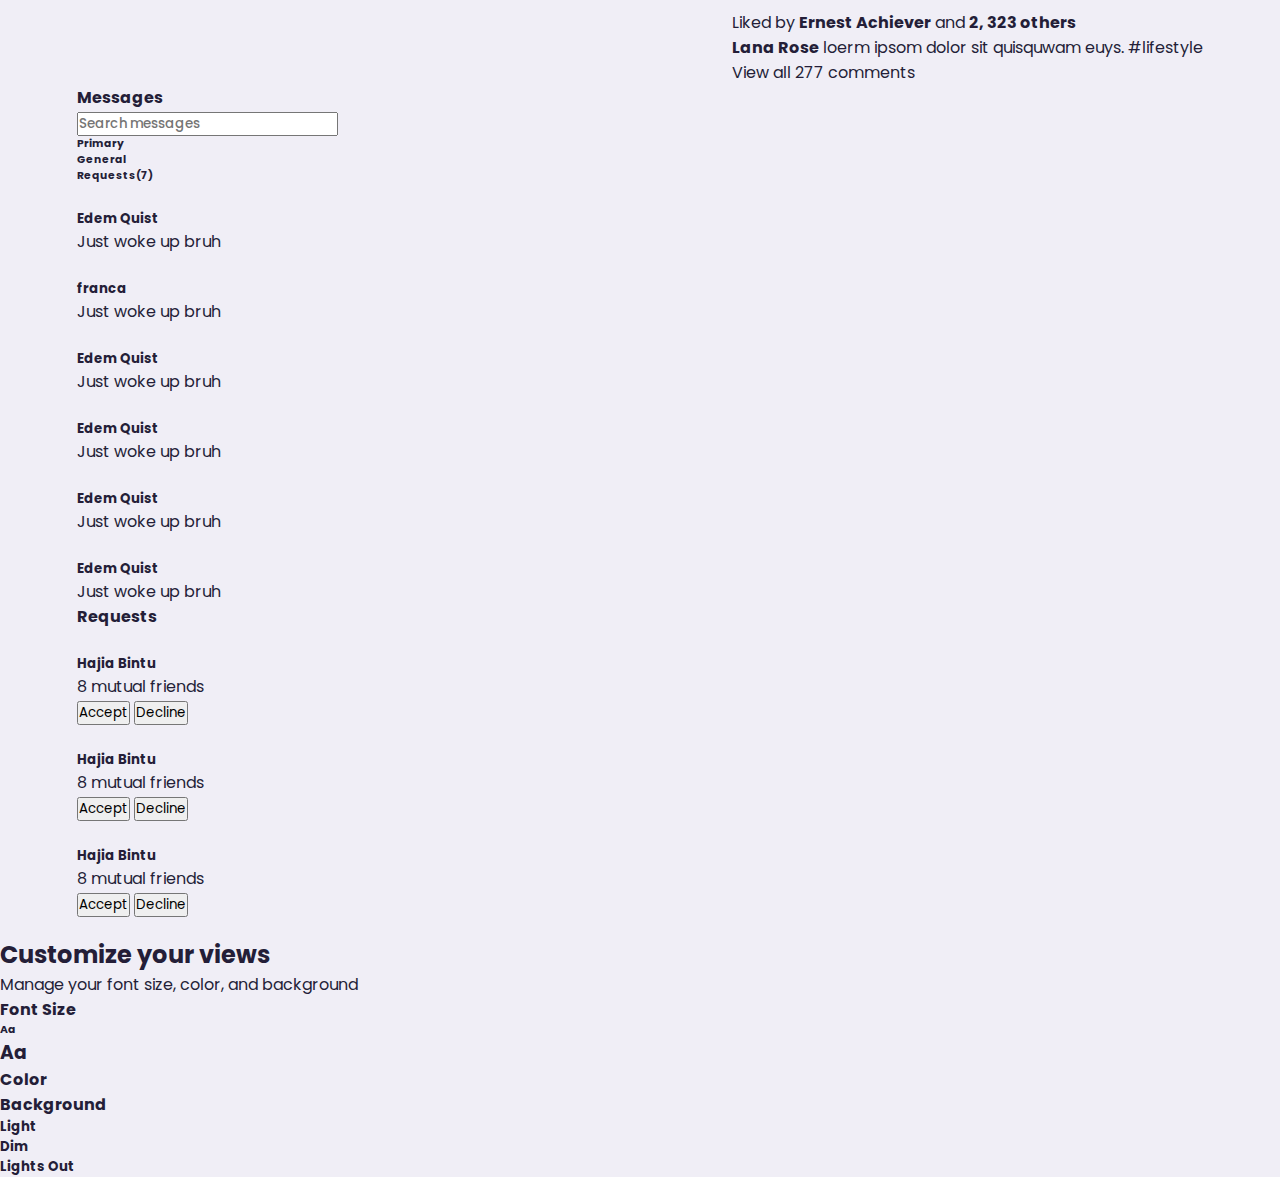
==== commit 9fe857a6: "teste mobile" ====
--- a/index.html
+++ b/index.html
@@ -1,441 +1,693 @@
 <!DOCTYPE html>
 <html lang="pt-br">
+
 <head>
     <meta charset="UTF-8">
     <meta http-equiv="X-UA-Compatible" content="IE=edge">
     <meta name="viewport" content="width=device-width, initial-scale=1.0">
     <title>Science</title>
     <link rel="shortcut icon" href="images/social-logo.png" type="image/x-icon">
+    <link rel="stylesheet" href="https://unicons.iconscout.com/release/v4.0.0/css/line.css">
     <link rel="stylesheet" href="style/style.css">
-    <link rel="stylesheet" href="style/right-sidebar.css">
     <link rel="stylesheet" href="style/main.css">
+    <link rel="stylesheet" href="style/feed.css">
+    <link rel="stylesheet" href="style/theme.css">
     <link rel="stylesheet" href="style/querys.css">
 </head>
+
 <body>
-    <nav class="navbar">
-        <div class="navbar-left">
-            <a href="index.html" class="logo"><img src="images/social-logo.png" alt=""></a>
-            <h2>Science</h2>
-
-            <div class="search-box">
-                <img src="images/search.png" alt="">
-                <input type="text" placeholder="Search">
-            </div>
-
+    <nav>
+        <div class="container">
+            <h2 class="log">
+                Science
+            </h2>
+            <div class="search-bar">
+                <i class="uil uil-search"></i>
+                <input type="search" placeholder="Pesquisar">
+            </div>
+            <div class="create">
+                <label class="btn btn-primary" for="create-post">Create</label>
+                <div class="profile-photo">
+                    <img src="images/profile-1.jpg" alt="">
+                </div>
+            </div>
         </div>
-
-        <div class="navbar-center">
-            <ul>
-                <li><a href=""><img src="images/home.png" alt=""><span>Home</span></a></li>
-                <li><a href=""><img src="images/network.png" alt=""><span>My Network</span></a></li>
-                <li><a href=""><img src="images/jobs.png" alt=""><span>Jobs</span></a></li>
-                <li><a href=""><img src="images/message.png" alt=""><span>Messaging</span></a></li>
-                <li><a href=""><img src="images/notification.png" alt=""><span>Notifications</span></a></li>
-            </ul>
+    </nav>
+
+    <!-- ===============MAIN================= -->
+    <main>
+        <div class="container">
+            <!-- =============LEFT============ -->
+            <div class="left">
+                <a class="profile">
+                    <div class="profile-photo">
+                        <img src="images/profile-1.jpg">
+                    </div>
+                    <div class="handle">
+                        <h4>Diana Ayi</h4>
+                        <p class="text-muted">@dayi</p>
+                    </div>
+                </a>
+
+                <!-- ==========SIDEVAR=========== -->
+                <div class="sidebar">
+                    <a class="menu-item active">
+                        <span><i class="uil uil-home"></i></span>
+                        <h3>Home</h3>
+                    </a>
+                    <a class="menu-item">
+                        <span><i class="uil uil-compass"></i></span>
+                        <h3>Explore</h3>
+                    </a>
+                    <a class="menu-item" id="notifications">
+                        <span><i class="uil uil-bell"><small class="notification-count">+9</small></i></span>
+                        <h3>Notifications</h3>
+
+                        <!-- ========NOTIFICATIONS POPUP========== -->
+                        <div class="notifications-popup">
+                            <div>
+                                <div class="profile-photo">
+                                    <img src="images/profile-2.jpg">
+                                </div>
+                                <div class="notification-body">
+                                    <b>Keke Benjamin</b> accepted your friend request
+                                    <small class="text-muted">2 DAYS AGO</small>
+                                </div>
+                            </div>
+
+                            <div>
+                                <div class="profile-photo">
+                                    <img src="images/profile-3.jpg" alt="">
+                                </div>
+                                <div class="notification-body">
+                                    <b>Keke Benjamin</b> accepted your friend request
+                                    <small class="text-muted">2 DAYS AGO</small>
+                                </div>
+                            </div>
+
+                            <div>
+                                <div class="profile-photo">
+                                    <img src="images/profile-4.jpg" alt="">
+                                </div>
+                                <div class="notification-body">
+                                    <b>Keke Benjamin</b> accepted your friend request
+                                    <small class="text-muted">2 DAYS AGO</small>
+                                </div>
+                            </div>
+
+                            <div>
+                                <div class="profile-photo">
+                                    <img src="images/profile-5.jpg" alt="">
+                                </div>
+                                <div class="notification-body">
+                                    <b>Keke Benjamin</b> accepted your friend request
+                                    <small class="text-muted">2 DAYS AGO</small>
+                                </div>
+                            </div>
+
+                            <div>
+                                <div class="profile-photo">
+                                    <img src="images/profile-6.jpg" alt="">
+                                </div>
+                                <div class="notification-body">
+                                    <b>Keke Benjamin</b> accepted your friend request
+                                    <small class="text-muted">2 DAYS AGO</small>
+                                </div>
+                            </div>
+
+                            <div>
+                                <div class="profile-photo">
+                                    <img src="images/profile-7.jpg" alt="">
+                                </div>
+                                <div class="notification-body">
+                                    <b>Keke Benjamin</b> accepted your friend request
+                                    <small class="text-muted">2 DAYS AGO</small>
+                                </div>
+                            </div>
+
+                        </div>
+                        <!-- ============END NOTIFICATIONS POPUP============= -->
+
+                    </a>
+                    <a class="menu-item" id="messages-notifications">
+                        <span><i class="uil uil-envelope-alt"><small class="notification-count">6</small></i></span>
+                        <h3>Messagse</h3>
+                    </a>
+                    <a class="menu-item">
+                        <span><i class="uil uil-bookmark"></i></span>
+                        <h3>Bookmarks</h3>
+                    </a>
+                    <a class="menu-item">
+                        <span><i class="uil uil-chart-line"></i></span>
+                        <h3>Analytics</h3>
+                    </a>
+                    <a class="menu-item">
+                        <span><i class="uil uil-palette"></i></span>
+                        <h3>Theme</h3>
+                    </a>
+                    <a class="menu-item">
+                        <span><i class="uil uil-setting"></i></span>
+                        <h3>Settings</h3>
+                    </a>
+                </div>
+                <!-- ==============END OF SIDEBAR=============== -->
+                <label for="create-post" class="btn btn-primary">Create Post</label>
+            </div>
+            <!-- ================END OF LEFT===================== -->
+
+
+            <!-- =============MIDDLE============ -->
+            <div class="middle">
+                <!-- ==========STORIES=========== -->
+                <div class="stories">
+                    <div class="story">
+                        <div class="profile-photo">
+                            <img src="images/profile-8.jpg" alt="">
+                        </div>
+                        <p class="name">Your Story</p>
+                    </div>
+                    <div class="story">
+                        <div class="profile-photo">
+                            <img src="images/profile-9.jpg" alt="">
+                        </div>
+                        <p class="name">Your Story</p>
+                    </div>
+                    <div class="story">
+                        <div class="profile-photo">
+                            <img src="images/profile-10.jpg" alt="">
+                        </div>
+                        <p class="name">Your Story</p>
+                    </div>
+                    <div class="story">
+                        <div class="profile-photo">
+                            <img src="images/profile-11.jpg" alt="">
+                        </div>
+                        <p class="name">Your Story</p>
+                    </div>
+                    <div class="story">
+                        <div class="profile-photo">
+                            <img src="images/profile-12.jpg" alt="">
+                        </div>
+                        <p class="name">Your Story</p>
+                    </div>
+                    <div class="story">
+                        <div class="profile-photo">
+                            <img src="images/profile-8.jpg" alt="">
+                        </div>
+                        <p class="name">Your Story</p>
+                    </div>
+                </div>
+                <!-- ============END OF STORIES========== -->
+                <form class="create-post">
+                    <div class="profile-photo">
+                        <img src="images/profile-1.jpg" alt="">
+                    </div>
+                    <input type="text" placeholder="What's on your mind, Diana?" id="create-post">
+                    <input type="submit" value="Post" class="btn btn-primary">
+                </form>
+
+                <!-- =======FEED======= -->
+                <div class="feeds">
+                    <!-- =====FEED1===== -->
+                    <div class="feed">
+                        <div class="head">
+                            <div class="user">
+                                <div class="profile-photo">
+                                    <img src="images/profile-13.jpg" alt="">
+                                </div>
+                                <div class="ingo">
+                                    <h3>Lana Rose</h3>
+                                    <small>Dubai, 15 minutes Ago</small>
+                                </div>
+                            </div>
+                            <span class="edit"><i class="uil uil-ellipsis-h"></i></span>
+                        </div>
+
+                        <div class="photo">
+                            <img src="images/feed-1.jpg" alt="">
+                        </div>
+
+                        <div class="action-buttons">
+                            <div class="interaction-buttons">
+                                <span><i class="uil uil-heart"></i></span>
+                                <span class="edit"><i class="uil uil-comment-dots"></i></span>
+                                <span class="edit"><i class="uil uil-share-alt"></i></span>
+                            </div>
+                            <div class="bookmark">
+                                <span class="edit"><i class="uil uil-bookmark-full"></i></span>
+                            </div>
+                        </div>
+
+                        <!-- marcar como comentario(imagens)(CONTEUDO DO POST) -->
+                        <div class="liked-by">
+                            <span><img src="images/profile-10.jpg" alt=""></span>
+                            <span><img src="images/profile-11.jpg" alt=""></span>
+                            <span><img src="images/profile-12.jpg" alt=""></span>
+                            <p>Liked by <b>Ernest Achiever</b> and <b>2, 323 others</b></p>
+                        </div>
+
+                        <div class="caption">
+                            <p><b>Lana Rose</b> loerm ipsom dolor sit quisquwam euys. <span
+                                    class="harsh-tag">#lifestyle</span></p>
+                        </div>
+                        <div class="comments text-muted">View all 277 comments</div>
+                    </div>
+                    <!-- =========END OF FEED======= -->
+
+                    <!-- =====FEED2===== -->
+                    <div class="feed">
+                        <div class="head">
+                            <div class="user">
+                                <div class="profile-photo">
+                                    <img src="images/profile-13.jpg" alt="">
+                                </div>
+                                <div class="ingo">
+                                    <h3>Lana Rose</h3>
+                                    <small>Dubai, 15 minutes Ago</small>
+                                </div>
+                            </div>
+                            <span class="edit"><i class="uil uil-ellipsis-h"></i></span>
+                        </div>
+
+                        <div class="photo">
+                            <img src="images/feed-1.jpg" alt="">
+                        </div>
+
+                        <div class="action-buttons">
+                            <div class="interaction-buttons">
+                                <span><i class="uil uil-heart"></i></span>
+                                <span class="edit"><i class="uil uil-comment-dots"></i></span>
+                                <span class="edit"><i class="uil uil-share-alt"></i></span>
+                            </div>
+                            <div class="bookmark">
+                                <span class="edit"><i class="uil uil-bookmark-full"></i></span>
+                            </div>
+                        </div>
+
+                        <!-- marcar como comentario(imagens)(CONTEUDO DO POST) -->
+                        <div class="liked-by">
+                            <span><img src="images/profile-10.jpg" alt=""></span>
+                            <span><img src="images/profile-11.jpg" alt=""></span>
+                            <span><img src="images/profile-12.jpg" alt=""></span>
+                            <p>Liked by <b>Ernest Achiever</b> and <b>2, 323 others</b></p>
+                        </div>
+
+                        <div class="caption">
+                            <p><b>Lana Rose</b> loerm ipsom dolor sit quisquwam euys. <span
+                                    class="harsh-tag">#lifestyle</span></p>
+                        </div>
+                        <div class="comments text-muted">View all 277 comments</div>
+                    </div>
+                    <!-- =========END OF FEED======= -->
+
+                    <!-- =====FEED3===== -->
+                    <div class="feed">
+                        <div class="head">
+                            <div class="user">
+                                <div class="profile-photo">
+                                    <img src="images/profile-13.jpg" alt="">
+                                </div>
+                                <div class="ingo">
+                                    <h3>Lana Rose</h3>
+                                    <small>Dubai, 15 minutes Ago</small>
+                                </div>
+                            </div>
+                            <span class="edit"><i class="uil uil-ellipsis-h"></i></span>
+                        </div>
+
+                        <div class="photo">
+                            <img src="images/feed-1.jpg" alt="">
+                        </div>
+
+                        <div class="action-buttons">
+                            <div class="interaction-buttons">
+                                <span><i class="uil uil-heart"></i></span>
+                                <span class="edit"><i class="uil uil-comment-dots"></i></span>
+                                <span class="edit"><i class="uil uil-share-alt"></i></span>
+                            </div>
+                            <div class="bookmark">
+                                <span class="edit"><i class="uil uil-bookmark-full"></i></span>
+                            </div>
+                        </div>
+
+                        <!-- marcar como comentario(imagens)(CONTEUDO DO POST) -->
+                        <div class="liked-by">
+                            <span><img src="images/profile-10.jpg" alt=""></span>
+                            <span><img src="images/profile-11.jpg" alt=""></span>
+                            <span><img src="images/profile-12.jpg" alt=""></span>
+                            <p>Liked by <b>Ernest Achiever</b> and <b>2, 323 others</b></p>
+                        </div>
+
+                        <div class="caption">
+                            <p><b>Lana Rose</b> loerm ipsom dolor sit quisquwam euys. <span
+                                    class="harsh-tag">#lifestyle</span></p>
+                        </div>
+                        <div class="comments text-muted">View all 277 comments</div>
+                    </div>
+                    <!-- =========END OF FEED======= -->
+
+                    <!-- =====FEED4===== -->
+                    <div class="feed">
+                        <div class="head">
+                            <div class="user">
+                                <div class="profile-photo">
+                                    <img src="images/profile-13.jpg" alt="">
+                                </div>
+                                <div class="ingo">
+                                    <h3>Lana Rose</h3>
+                                    <small>Dubai, 15 minutes Ago</small>
+                                </div>
+                            </div>
+                            <span class="edit"><i class="uil uil-ellipsis-h"></i></span>
+                        </div>
+
+                        <div class="photo">
+                            <img src="images/feed-1.jpg" alt="">
+                        </div>
+
+                        <div class="action-buttons">
+                            <div class="interaction-buttons">
+                                <span><i class="uil uil-heart"></i></span>
+                                <span class="edit"><i class="uil uil-comment-dots"></i></span>
+                                <span class="edit"><i class="uil uil-share-alt"></i></span>
+                            </div>
+                            <div class="bookmark">
+                                <span class="edit"><i class="uil uil-bookmark-full"></i></span>
+                            </div>
+                        </div>
+
+                        <!-- marcar como comentario(imagens)(CONTEUDO DO POST) -->
+                        <div class="liked-by">
+                            <span><img src="images/profile-10.jpg" alt=""></span>
+                            <span><img src="images/profile-11.jpg" alt=""></span>
+                            <span><img src="images/profile-12.jpg" alt=""></span>
+                            <p>Liked by <b>Ernest Achiever</b> and <b>2, 323 others</b></p>
+                        </div>
+
+                        <div class="caption">
+                            <p><b>Lana Rose</b> loerm ipsom dolor sit quisquwam euys. <span
+                                    class="harsh-tag">#lifestyle</span></p>
+                        </div>
+                        <div class="comments text-muted">View all 277 comments</div>
+                    </div>
+                    <!-- =========END OF FEED======= -->
+
+                    <!-- =====FEED5===== -->
+                    <div class="feed">
+                        <div class="head">
+                            <div class="user">
+                                <div class="profile-photo">
+                                    <img src="images/profile-13.jpg" alt="">
+                                </div>
+                                <div class="ingo">
+                                    <h3>Lana Rose</h3>
+                                    <small>Dubai, 15 minutes Ago</small>
+                                </div>
+                            </div>
+                            <span class="edit"><i class="uil uil-ellipsis-h"></i></span>
+                        </div>
+
+                        <div class="photo">
+                            <img src="images/feed-1.jpg" alt="">
+                        </div>
+
+                        <div class="action-buttons">
+                            <div class="interaction-buttons">
+                                <span><i class="uil uil-heart"></i></span>
+                                <span class="edit"><i class="uil uil-comment-dots"></i></span>
+                                <span class="edit"><i class="uil uil-share-alt"></i></span>
+                            </div>
+                            <div class="bookmark">
+                                <span class="edit"><i class="uil uil-bookmark-full"></i></span>
+                            </div>
+                        </div>
+
+                        <!-- marcar como comentario(imagens)(CONTEUDO DO POST) -->
+                        <div class="liked-by">
+                            <span><img src="images/profile-10.jpg" alt=""></span>
+                            <span><img src="images/profile-11.jpg" alt=""></span>
+                            <span><img src="images/profile-12.jpg" alt=""></span>
+                            <p>Liked by <b>Ernest Achiever</b> and <b>2, 323 others</b></p>
+                        </div>
+
+                        <div class="caption">
+                            <p><b>Lana Rose</b> loerm ipsom dolor sit quisquwam euys. <span
+                                    class="harsh-tag">#lifestyle</span></p>
+                        </div>
+                        <div class="comments text-muted">View all 277 comments</div>
+                    </div>
+                    <!-- =========END OF FEED======= -->
+
+                    <!-- =====FEED6===== -->
+                    <div class="feed">
+                        <div class="head">
+                            <div class="user">
+                                <div class="profile-photo">
+                                    <img src="images/profile-13.jpg" alt="">
+                                </div>
+                                <div class="ingo">
+                                    <h3>Lana Rose</h3>
+                                    <small>Dubai, 15 minutes Ago</small>
+                                </div>
+                            </div>
+                            <span class="edit"><i class="uil uil-ellipsis-h"></i></span>
+                        </div>
+
+                        <div class="photo">
+                            <img src="images/feed-1.jpg" alt="">
+                        </div>
+
+                        <div class="action-buttons">
+                            <div class="interaction-buttons">
+                                <span><i class="uil uil-heart"></i></span>
+                                <span class="edit"><i class="uil uil-comment-dots"></i></span>
+                                <span class="edit"><i class="uil uil-share-alt"></i></span>
+                            </div>
+                            <div class="bookmark">
+                                <span class="edit"><i class="uil uil-bookmark-full"></i></span>
+                            </div>
+                        </div>
+
+                        <!-- marcar como comentario(imagens)(CONTEUDO DO POST) -->
+                        <div class="liked-by">
+                            <span><img src="images/profile-10.jpg" alt=""></span>
+                            <span><img src="images/profile-11.jpg" alt=""></span>
+                            <span><img src="images/profile-12.jpg" alt=""></span>
+                            <p>Liked by <b>Ernest Achiever</b> and <b>2, 323 others</b></p>
+                        </div>
+
+                        <div class="caption">
+                            <p><b>Lana Rose</b> loerm ipsom dolor sit quisquwam euys. <span
+                                    class="harsh-tag">#lifestyle</span></p>
+                        </div>
+                        <div class="comments text-muted">View all 277 comments</div>
+                    </div>
+                    <!-- =========END OF FEED======= -->
+
+                </div>
+            </div>
+            <!-- ===========END OF MIDDLE======== -->
+
+
+            <!-- =============RIGHT============ -->
+            <div class="right">
+                <div class="messages">
+                    <div class="heading">
+                        <h4>Messages</h4><i class="uil uil-edit"></i>
+                    </div>
+                    <!-- =======SEARCH BAR======= -->
+                    <div class="search-bar">
+                        <i class="uil uil-search"></i>
+                        <input type="search" placeholder="Search messages" id="message-search">
+                    </div>
+                    <!-- =======MESSAGES CATEGORY======= -->
+                    <div class="category">
+                        <h6 class="active">Primary</h6>
+                        <h6>General</h6>
+                        <h6 class="messages-requests">Requests(7)</h6>
+                    </div>
+                    <!-- =======MESSAGE======= -->
+                    <div class="message">
+                        <div class="profile-photo">
+                            <img src="images/profile-17.jpg" alt="">
+                        </div>
+                        <div class="message-body">
+                            <h5>Edem Quist</h5>
+                            <p class="text-muted">Just woke up bruh</p>
+                        </div>
+                    </div>
+                    <!-- =======MESSAGE======= -->
+                    <div class="message">
+                        <div class="profile-photo">
+                            <img src="images/profile-18.jpg" alt="">
+                            <div class="active"></div>
+                        </div>
+                        <div class="message-body">
+                            <h5>franca</h5>
+                            <p class="text-bold">Just woke up bruh</p>
+                        </div>
+                    </div>
+                    <!-- =======MESSAGE======= -->
+                    <div class="message">
+                        <div class="profile-photo">
+                            <img src="images/profile-17.jpg" alt="">
+                        </div>
+                        <div class="message-body">
+                            <h5>Edem Quist</h5>
+                            <p class="text-bold">Just woke up bruh</p>
+                        </div>
+                    </div>
+                    <!-- =======MESSAGE======= -->
+                    <div class="message">
+                        <div class="profile-photo">
+                            <img src="images/profile-17.jpg" alt="">
+                        </div>
+                        <div class="message-body">
+                            <h5>Edem Quist</h5>
+                            <p class="text-muted">Just woke up bruh</p>
+                        </div>
+                    </div>
+                    <!-- =======MESSAGE======= -->
+                    <div class="message">
+                        <div class="profile-photo">
+                            <img src="images/profile-17.jpg" alt="">
+                        </div>
+                        <div class="message-body">
+                            <h5>Edem Quist</h5>
+                            <p class="text-bold">Just woke up bruh</p>
+                        </div>
+                    </div>
+                    <!-- =======MESSAGE======= -->
+                    <div class="message">
+                        <div class="profile-photo">
+                            <img src="images/profile-17.jpg" alt="">
+                            <div class="active"></div>
+                        </div>
+                        <div class="message-body">
+                            <h5>Edem Quist</h5>
+                            <p class="text-muted">Just woke up bruh</p>
+                        </div>
+                    </div>
+                </div>
+                <!-- =======END OF MESSAGES======= -->
+
+                <!-- =======FRIEND REQUEST  CSS NA PAGINA FEED======= -->
+                <div class="friend-requests">
+                    <h4>Requests</h4>
+                    <div class="request">
+                        <div class="info">
+                            <div class="profile-photo">
+                                <img src="images/profile-13.jpg" alt="">
+                            </div>
+                            <div>
+                                <h5>Hajia Bintu</h5>
+                                <p class="text-muted">
+                                    8 mutual friends
+                                </p>
+                            </div>
+                        </div>
+                        <div class="action">
+                            <button class="btn btn-primary">Accept</button>
+                            <button class="btn">Decline</button>
+                        </div>
+                    </div>
+                    <div class="request">
+                        <div class="info">
+                            <div class="profile-photo">
+                                <img src="images/profile-13.jpg" alt="">
+                            </div>
+                            <div>
+                                <h5>Hajia Bintu</h5>
+                                <p class="text-muted">
+                                    8 mutual friends
+                                </p>
+                            </div>
+                        </div>
+                        <div class="action">
+                            <button class="btn btn-primary">Accept</button>
+                            <button class="btn">Decline</button>
+                        </div>
+                    </div>
+                    <div class="request">
+                        <div class="info">
+                            <div class="profile-photo">
+                                <img src="images/profile-13.jpg" alt="">
+                            </div>
+                            <div>
+                                <h5>Hajia Bintu</h5>
+                                <p class="text-muted">
+                                    8 mutual friends
+                                </p>
+                            </div>
+                        </div>
+                        <div class="action">
+                            <button class="btn btn-primary">Accept</button>
+                            <button class="btn">Decline</button>
+                        </div>
+                    </div>
+                </div>
+            </div>
+            <!-- ==============END OF RIGHT================ -->
+
+
         </div>
-
-        <div class="navbar-right">
-            <div class="online">
-                <img src="images/user-1.png" alt="" class="nav-profile-img" onclick="toggleMenu()">
-            </div>
-        </div>
-            <!-- ===============PROFILE-DROP-DOWN-MENU============== -->
-
-            <div class="profile-menu-wrap" id="profileMenu">
-                <div class="profile-menu">
-                    <div class="user-info">
-                        <img src="images/user-1.png" alt="">
-                        <div>
-                            <h3>Rayn Walton</h3>
-                            <a href="profile.html">See your profile</a>
-                        </div>
-                    </div>
-                    <hr>
-                    <a href="#" class="profile-menu-link">
-                        <img src="images/feedback.png" alt="">
-                        <p>Give feedback</p>
-                        <span>></span>
-                    </a>
-
-                    <a href="#" class="profile-menu-link">
-                        <img src="images/setting.png" alt="">
-                        <p>Settings & Privacy</p>
-                        <span>></span>
-                    </a>
-
-                    <a href="#" class="profile-menu-link">
-                        <img src="images/help.png" alt="">
-                        <p>Help & Support</p>
-                        <span>></span>
-                    </a>
-
-                    <a href="#" class="profile-menu-link">
-                        <img src="images/display.png" alt="">
-                        <p>display & Access</p>
-                        <span>></span>
-                    </a>
-
-                    <a href="#" class="profile-menu-link">
-                        <img src="images/logout.png" alt="">
-                        <p>logout</p>
-                        <span>></span>
-                    </a>
-
-                </div>
-            </div>
-
-    </nav>
-
-    <!-- ===============NAVBAR CLOSE=============== -->
-
-    <div class="container">
-        <!-- =============LEFT-SIDEBAR============== -->
-        <div class="left-sidebar">
-            <div class="sidebar-profile-box">
-                <img src="images/cover-pic.png" alt="" width="100%">
-                <div class="sidebar-profile-info">
-                    <img src="images/user-1.png" alt="">
-                    <h1>Rayan Walter</h1>
-                    <h3>Web Developer at Microsoft</h3>
-                    <ul>
-                        <li>Your profile views<span>52</span></li>
-                        <li>Your post views<span>810</span></li>
-                        <li>Your Connections<span>205</span></li>
-                    </ul>
-                </div>
-                <div class="sidebar-profile-link">
-                    <a href="#"><img src="images/items.png" alt="">My items</a>
-                    <a href="#"><img src="images/premium.png" alt="">Try Premium</a>
-                </div>
-            </div>
-
-            <div class="sidebar-activity" id="sidebarActivity">
-                <h3>Recent</h3>
-                <a href="#"><img src="images/recent.png" alt="">Web Develepment</a>
-                <a href="#"><img src="images/recent.png" alt="">User Interface</a>
-                <a href="#"><img src="images/recent.png" alt="">Online Learning</a>
-                <a href="#"><img src="images/recent.png" alt="">Learn Online</a>
-                <a href="#"><img src="images/recent.png" alt="">Code Better</a>
-                <a href="#"><img src="images/recent.png" alt="">Group Learning</a>
-                <h3>Groups</h3>
-                <a href="#"><img src="images/group.png" alt="">Web Design Group</a>
-                <a href="#"><img src="images/group.png" alt="">HTML & CSS Learners</a>
-                <a href="#"><img src="images/group.png" alt="">Python & JavaScript Group</a>
-                <a href="#"><img src="images/group.png" alt="">Learn Coding Online</a>
-                <h3>Hashtag</h3>
-                <a href="#"><img src="images/hashtag.png" alt="">WebDevelopment</a>
-                <a href="#"><img src="images/hashtag.png" alt="">User Interface</a>
-                <a href="#"><img src="images/hashtag.png" alt="">Online Learning</a>
-                <div class="discover-more-link">
-                    <a href="#">Discover More</a>
-                </div>
-            </div>
-
-            <p id="showMoreLink" onclick="toggleActivity()">Show more <b>+</b></p>
-        </div>
-
-        
-        <!-- =============MAIN-CONTENT============== -->
-        <div class="main-content">
-            <div class="create-post">
-                <div class="create-post-input">
-                    <img src="images/user-1.png" alt="">
-                    <textarea rows="2" placeholder="Write a post"></textarea>
-                </div>
-                <div class="create-post-links">
-                    <li><img src="images/photo.png" alt="">Photo</li>
-                    <li><img src="images/video.png" alt="">Video</li>
-                    <li><img src="images/event.png" alt="">Event</li>
-                    <li>Post</li>
-                </div>
-            </div>
-            <!-- <div class="sort-by">
-                <hr>
-                <p>Sort by: <span>top <img src="images/down-arrow.png" alt=""></span> </p>
-            </div> -->
-
-            <div class="post">
-                <div class="post-author">
-                    <img src="images/user-1.png" alt="">
-                    <div>
-                        <h3>Roni Wellington</h3>
-                        <small>janeiro 8, 2023  | Arqueologia</small>
-                    </div>
-                </div>
-                <h2><a href="arquiologia/oQueArqueologia.html">Arqueologia</a></h2>
-                <p>Arqueologia é a ciência que estuda o passado humano através da escavação e análise de artefatos e restos arqueológicos. Arqueólogos...
-                </p>
-                <a href="arquiologia/oQueArqueologia.html"><img src="images/post-image-1.png" width="100%" alt=""></a>
-                <!-- <h2>Arqueologia</h2>
-                <p>Arqueologia é a ciência que estuda o passado humano através da escavação e análise de artefatos e restos arqueológicos. Arqueólogos...
-                </p> -->
-
-                <div class="post-stats">
-                    <div>
-                        <img src="images/thumbsup.png" alt="">
-                        <img src="images/love.png" alt="">
-                        <img src="images/clap.png" alt="">
-                        <span class="liked-users">Abhinav Mishra and 75 others</span>
-                    </div>
-                    <div>
-                        <span>22 comments &middot; 40 shares</span>
-                    </div>
-                </div>
-                <div class="post-activity">
-                    <div>
-                        <img src="images/user-1.png" alt="" class="post-activity-user-icon">
-                        <img src="images/down-arrow.png" alt="" class="post-activity-arrow-icon">
-                    </div>
-
-                    <div class="post-activity-link">
-                        <img src="images/like.png" alt="">
-                        <span>Like</span>
-                    </div>
-
-                    <div class="post-activity-link">
-                        <img src="images/comment.png" alt="">
-                        <span>Comment</span>
-                    </div>
-
-                    <div class="post-activity-link">
-                        <img src="images/share.png" alt="">
-                        <span>Share</span>
-                    </div>
-
-                    <div class="post-activity-link">
-                        <img src="images/send.png" alt="">
-                        <span>Send</span>
-                    </div>
-
-                </div>
-                
-            </div>
-
-            <div class="post">
-                <div class="post-author">
-                    <img src="images/user-1.png" alt="">
-                    <div>
-                        <h3>Benjamim Leo</h3>
-                        <small>Founder ande CEO at Gellelio Group | Angel Investor</small>
-                        <small>2 hours ago</small>
-                    </div>
-                </div>
-                <p>The success of every website depends on search engine optmisation and digital marketing strategy. If you are on first page of all major search engines
-                    then you are ahead among your competitors
-                </p>
-
-                <img src="images/post-image-2.png" width="100%" alt="">
-
-                <div class="post-stats">
-                    <div>
-                        <img src="images/thumbsup.png" alt="">
-                        <img src="images/love.png" alt="">
-                        <img src="images/clap.png" alt="">
-                        <span class="liked-users">Abhinav Mishra and 75 others</span>
-                    </div>
-                    <div>
-                        <span>22 comments &middot; 40 shares</span>
-                    </div>
-                </div>
-                <div class="post-activity">
-                    <div>
-                        <img src="images/user-1.png" alt="" class="post-activity-user-icon">
-                        <img src="images/down-arrow.png" alt="" class="post-activity-arrow-icon">
-                    </div>
-
-                    <div class="post-activity-link">
-                        <img src="images/like.png" alt="">
-                        <span>Like</span>
-                    </div>
-
-                    <div class="post-activity-link">
-                        <img src="images/comment.png" alt="">
-                        <span>Comment</span>
-                    </div>
-
-                    <div class="post-activity-link">
-                        <img src="images/share.png" alt="">
-                        <span>Share</span>
-                    </div>
-
-                    <div class="post-activity-link">
-                        <img src="images/send.png" alt="">
-                        <span>Send</span>
-                    </div>
-
-                </div>
-                
-            </div>
-
-            <div class="post">
-                <div class="post-author">
-                    <img src="images/user-1.png" alt="">
-                    <div>
-                        <h3>Benjamim Leo</h3>
-                        <small>Founder ande CEO at Gellelio Group | Angel Investor</small>
-                        <small>2 hours ago</small>
-                    </div>
-                </div>
-                <p>The success of every website depends on search engine optmisation and digital marketing strategy. If you are on first page of all major search engines
-                    then you are ahead among your competitors
-                </p>
-
-                <img src="images/post-image-3.png" width="100%" alt="">
-
-                <div class="post-stats">
-                    <div>
-                        <img src="images/thumbsup.png" alt="">
-                        <img src="images/love.png" alt="">
-                        <img src="images/clap.png" alt="">
-                        <span class="liked-users">Abhinav Mishra and 75 others</span>
-                    </div>
-                    <div>
-                        <span>22 comments &middot; 40 shares</span>
-                    </div>
-                </div>
-                <div class="post-activity">
-                    <div>
-                        <img src="images/user-1.png" alt="" class="post-activity-user-icon">
-                        <img src="images/down-arrow.png" alt="" class="post-activity-arrow-icon">
-                    </div>
-
-                    <div class="post-activity-link">
-                        <img src="images/like.png" alt="">
-                        <span>Like</span>
-                    </div>
-
-                    <div class="post-activity-link">
-                        <img src="images/comment.png" alt="">
-                        <span>Comment</span>
-                    </div>
-
-                    <div class="post-activity-link">
-                        <img src="images/share.png" alt="">
-                        <span>Share</span>
-                    </div>
-
-                    <div class="post-activity-link">
-                        <img src="images/send.png" alt="">
-                        <span>Send</span>
-                    </div>
-
-                </div>
-                
-            </div>
-
-            <div class="post">
-                <div class="post-author">
-                    <img src="images/user-1.png" alt="">
-                    <div>
-                        <h3>Benjamim Leo</h3>
-                        <small>Founder ande CEO at Gellelio Group | Angel Investor</small>
-                        <small>2 hours ago</small>
-                    </div>
-                </div>
-                <p>The success of every website depends on search engine optmisation and digital marketing strategy. If you are on first page of all major search engines
-                    then you are ahead among your competitors
-                </p>
-
-                <img src="images/post-image-4.png" width="100%" alt="">
-
-                <div class="post-stats">
-                    <div>
-                        <img src="images/thumbsup.png" alt="">
-                        <img src="images/love.png" alt="">
-                        <img src="images/clap.png" alt="">
-                        <span class="liked-users">Abhinav Mishra and 75 others</span>
-                    </div>
-                    <div>
-                        <span>22 comments &middot; 40 shares</span>
-                    </div>
-                </div>
-                <div class="post-activity">
-                    <div>
-                        <img src="images/user-1.png" alt="" class="post-activity-user-icon">
-                        <img src="images/down-arrow.png" alt="" class="post-activity-arrow-icon">
-                    </div>
-
-                    <div class="post-activity-link">
-                        <img src="images/like.png" alt="">
-                        <span>Like</span>
-                    </div>
-
-                    <div class="post-activity-link">
-                        <img src="images/comment.png" alt="">
-                        <span>Comment</span>
-                    </div>
-
-                    <div class="post-activity-link">
-                        <img src="images/share.png" alt="">
-                        <span>Share</span>
-                    </div>
-
-                    <div class="post-activity-link">
-                        <img src="images/send.png" alt="">
-                        <span>Send</span>
-                    </div>
-
-                </div>
-                
-            </div>
-
-        </div>
-
-
-        <!-- =============RIGHT-SIDEBAR============== -->
-        <div class="right-sidebar">
-            <div class="sidebar-news">
-                <img src="images/more.png" alt="" class="info-icon">
-                <h3>Trending News</h3>
-                <a href="#">High demand for skilled manpower</a>
-                <span>1d ago &middot; 10, readers</span>
-
-                <a href="#">Careers growing horizontally too</a>
-                <span>1d ago &middot; 10, readers</span>
-
-                <a href="#">Less work visa for US, more for UK</a>
-                <span>1d ago &middot; 10, readers</span>
-
-                <a href="#">More hiring = higher confidence?</a>
-                <span>1d ago &middot; 10, readers</span>
-
-                <a href="#">Gautam Adani is the world's third richest</a>
-                <span>1d ago &middot; 10, readers</span>
-
-                <a href="#" class="read-more-link">Read More</a>
-            </div>
-
-            <div class="sidebar-ad">
-
-                <small>Ad &middot; &middot; &middot;</small>
-                <p>Master the 5 principles of web design</p>
+    </main>
+
+    <!-- ================THEME CUSTOMIZATION================= -->
+    <div class="customize-theme">
+        <div class="card">
+            <h2>Customize your views</h2>
+            <p class="text-muted">Manage your font size, color, and background</p>
+
+            <!-- =============FONT SIZES============== -->
+            <div class="font-size">
+                <h4>Font Size</h4>
                 <div>
-                    <img src="images/user-1.png" alt="">
-                    <img src="images/mi-logo.png" alt="">
-                </div>
-                <b>Brand and Demand in Xiaomi</b>
-                <a href="#" class="ad-link">Learn More</a>
-            </div>
-
-            <div class="sidebar-useful-links">
-                <a href="#">About</a>
-                <a href="#">Accessiblity</a>
-                <a href="#">Help Center</a>
-                <a href="#">Privacy Policy</a>
-                <a href="#">Advertising</a>
-                <a href="#">Get the App</a>
-                <a href="#">More</a>
-
-                <div class="copyright-msg">
-                    <img src="images/social-logo.png" alt="">
-                    <p>Science &#169; 2022. All right reserved</p>
-                </div>
-            </div>
-
+                    <h6>Aa</h6>
+                    <div class="choose-size">
+                        <span class="font-size-1"></span>
+                        <span class="font-size-2 active"></span>
+                        <span class="font-size-3"></span>
+                        <span class="font-size-4"></span>
+                        <span class="font-size-5"></span>
+                    </div>
+                    <h3>Aa</h3>
+                </div>
+            </div>
+
+            <!-- ===========PRIMARY COLORS================ -->
+            <div class="color">
+                <h4>Color</h4>
+                <div class="choose-color">
+                    <span class="color-1 active"></span>
+                    <span class="color-2"></span>
+                    <span class="color-3"></span>
+                    <span class="color-4"></span>
+                    <span class="color-5"></span>
+                </div>
+            </div>
+            <!-- ===============BACKGROUND COLORS============== -->
+            <div class="background">
+                <h4>Background</h4>
+                <div class="choose-bg">
+                    <div class="bg-1 active">
+                        <span></span>
+                        <h5 for="bg-1">Light</h5>
+                    </div>
+                    <div class="bg-2">
+                        <span></span>
+                        <h5>Dim</h5>
+                    </div>
+                    <div class="bg-3">
+                        <span></span>
+                        <h5 for="bg-3">Lights Out</h5>
+                    </div>
+                </div>
+            </div>
         </div>
     </div>
 
-    <script src="script.js"></script>
-
+    <script src="index.js"></script>
 </body>
+
 </html>--- a/style/main.css
+++ b/style/main.css
@@ -117,9 +117,9 @@
     
 }
 
-.post h2 a{
+.post h2 {
     margin-bottom: 10px;
-    font-size: 16px;
+    font-size: 17px;
 }
 
 
--- a/style/querys.css
+++ b/style/querys.css
@@ -1,147 +1,117 @@
-  /* ================profile-drop-down-menu================== */
-  .profile-menu-wrap {
-    position: absolute;
-    top: 100%;
-    right: 5%;
-    width: 320px;
-    max-height: 0;
-    overflow: hidden;
-    transition: max-height 0.5s;
-  }
+/* =================================
+===MEDIA QUERIES FOR SMALL LAPTOPS AND BIG TABLETS ===================*/
 
-  .profile-menu-wrap.open-menu {
-    max-height: 400px;
-  }
-
-  .profile-menu {
-    background: var(--color-dark);
-    color: var(--color-white);
-    padding: 20px;
-    margin: 10px;
-  }
-
-  .user-info {
-    display: flex;
-    align-items: center;
-  }
-
-  .user-info img {
-    width: 50px;
-    border-radius: 50%;
-    margin-right: 15px;
-  }
-
-  .user-info h3 {
-    font-weight: 500;
-    margin-bottom: -7px;
-  }
-
-  .user-info a {
-    color: var(--color-light);
-    font-size: 13px;
-  }
-
-  .profile-menu hr {
-    border: 0;
-    height: 1px;
-    width: 100%;
-    background: var(--color-white);
-    margin: 15px 0 10px;
-  }
-
-  .profile-menu-link {
-    display: flex;
-    align-items: center;
-    color: var(--color-white);
-    margin: 12px 0;
-    font-size: 14px;
-  }
-
-  .profile-menu-link p {
-    width: 100%;
-  }
-
-  .profile-menu-link img {
-    width: 35px;
-    border-radius: 50%;
-    margin-right: 15px;
-  }
-
-  #showMoreLink {
-    display: none;
-  }
-
-  /*===================media query=================*/
-
-  @media screen and (max-width: 600px) {
-    .search-box {
-      background: transparent;
-      width: auto;
-      padding: 0;
+@media screen and (max-width: 1200px){
+    .container {
+        width: 96%;
     }
 
-    .search-box  input {
-      width: 0;
-      padding: 0;
+    main .container {
+        grid-template-columns: 5rem auto 30vw;
+        gap: 1rem;
     }
 
-    .navbar-center ul li a span {
-      display: none;
+    .left {
+        width: 5rem;
+        z-index: 5;
     }
 
-    .navbar-center ul li a {
-      padding-right: 0;
-      margin: 5px;
+    main .container .left .profile {
+        display: none;
     }
 
-    .nav-profile-img {
-      width: 30px;
+    .sidebar h3 {
+        display: none;
     }
 
-    .navbar-left h2 {
-      display: none;
+    .left .btn {
+        display: none;
+    }
+}
+
+/* =================================
+===MEDIA QUERIES FOR SMALL TABLETS AND BIG PHONES ===================*/
+
+@media screen and (max-width: 992px){
+    nav .search-bar {
+        display: none;
     }
 
-    .container {
-      padding: 15px 3%;
+    main .container {
+        grid-template-columns: 0 auto 5rem;
+        gap: 0;
     }
 
-    .left-sidebar, .right-sidebar {
-      flex-basis: 100%;
-      position: relative;
-      top: unset;
+    main .container .left {
+        grid-column: 3/4;
+        position: fixed;
+        bottom: 0;
+        right: 0;
     }
 
-    .main-content {
-      flex-basis: 100%;
+    /* =============NOTIFICATION POPUP============ */
+    .left .notifications-popup {
+        position: absolute;
+        left: -20rem;
+        width: 20rem;
     }
 
-    .post-stats div {
-      margin: 2px 0;
+    .left .notifications-popup::before {
+        display: absolute;
+        top: 1.3rem;
+        left: calc(20rem - 0.6rem);
+        display: block;
     }
 
-    .post-activity-link span {
-      display: none;
+    main .container .middle {
+        grid-column: 1/3;
     }
 
-    .post-activity-link img {
-      margin-right: 0;
+    main .container .right {
+        display: none;
+    }
+}
+
+@media screen and (max-width: 528px){
+
+    .container {
+        width: 100%;
+    }
+    nav .search-bar {
+        display: none;
     }
 
-    #showMoreLink {
-      display: block;
-      width: fit-content;
-      margin: 10px auto;
-      font-size: 14px;
-      cursor:  pointer;
+    main .container {
+        grid-template-columns: 0 auto 5rem;
+        gap: 0;
     }
 
-    .sidebar-activity {
-      display: none;
+    main .container .left {
+        grid-column: 3/4;
+        position: fixed;
+        bottom: 0;
+        right: 0;
     }
 
-    .sidebar-activity.open-activity {
-      display: block; 
+    /* =============NOTIFICATION POPUP============ */
+    .left .notifications-popup {
+        position: absolute;
+        left: -20rem;
+        width: 20rem;
     }
 
-  }+    .left .notifications-popup::before {
+        display: absolute;
+        top: 1.3rem;
+        left: calc(20rem - 0.6rem);
+        display: block;
+    }
+
+    main .container .middle {
+        grid-column: 1/3;
+    }
+
+    main .container .right {
+        display: none;
+    }
+}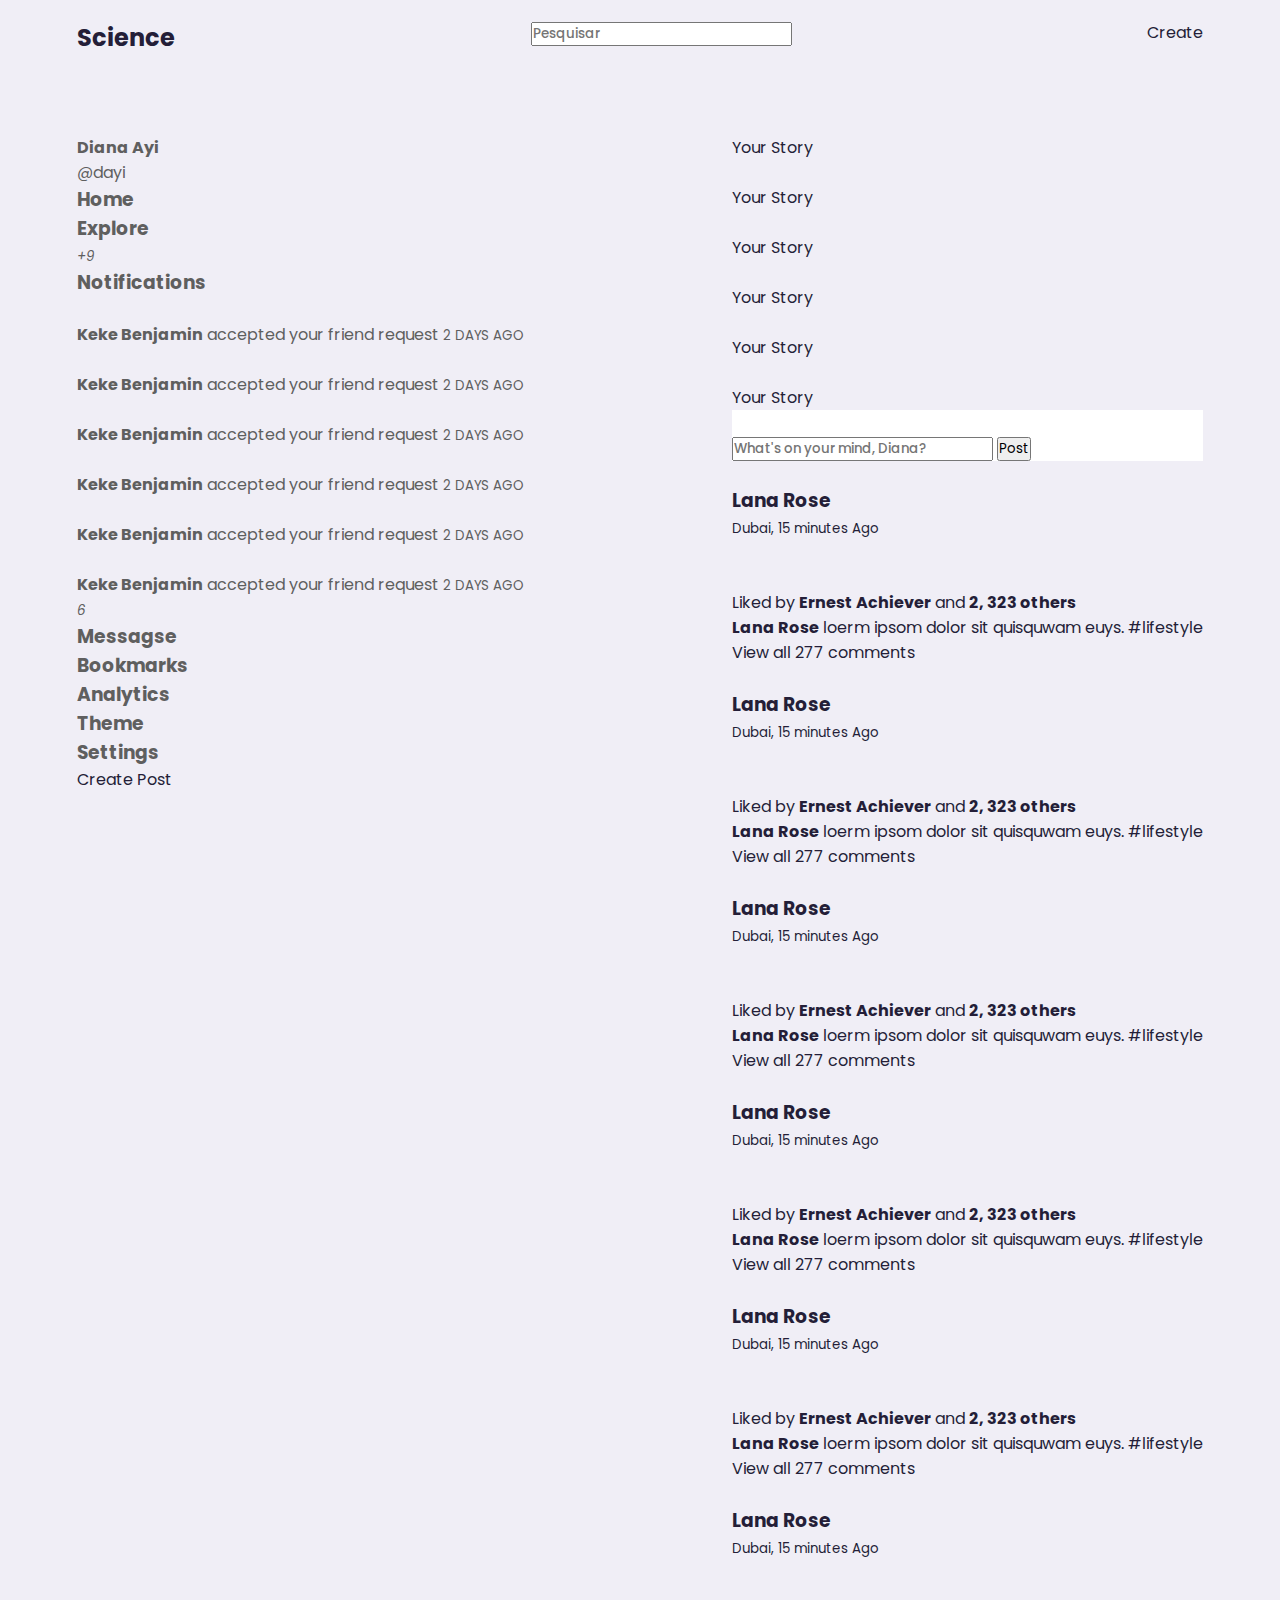
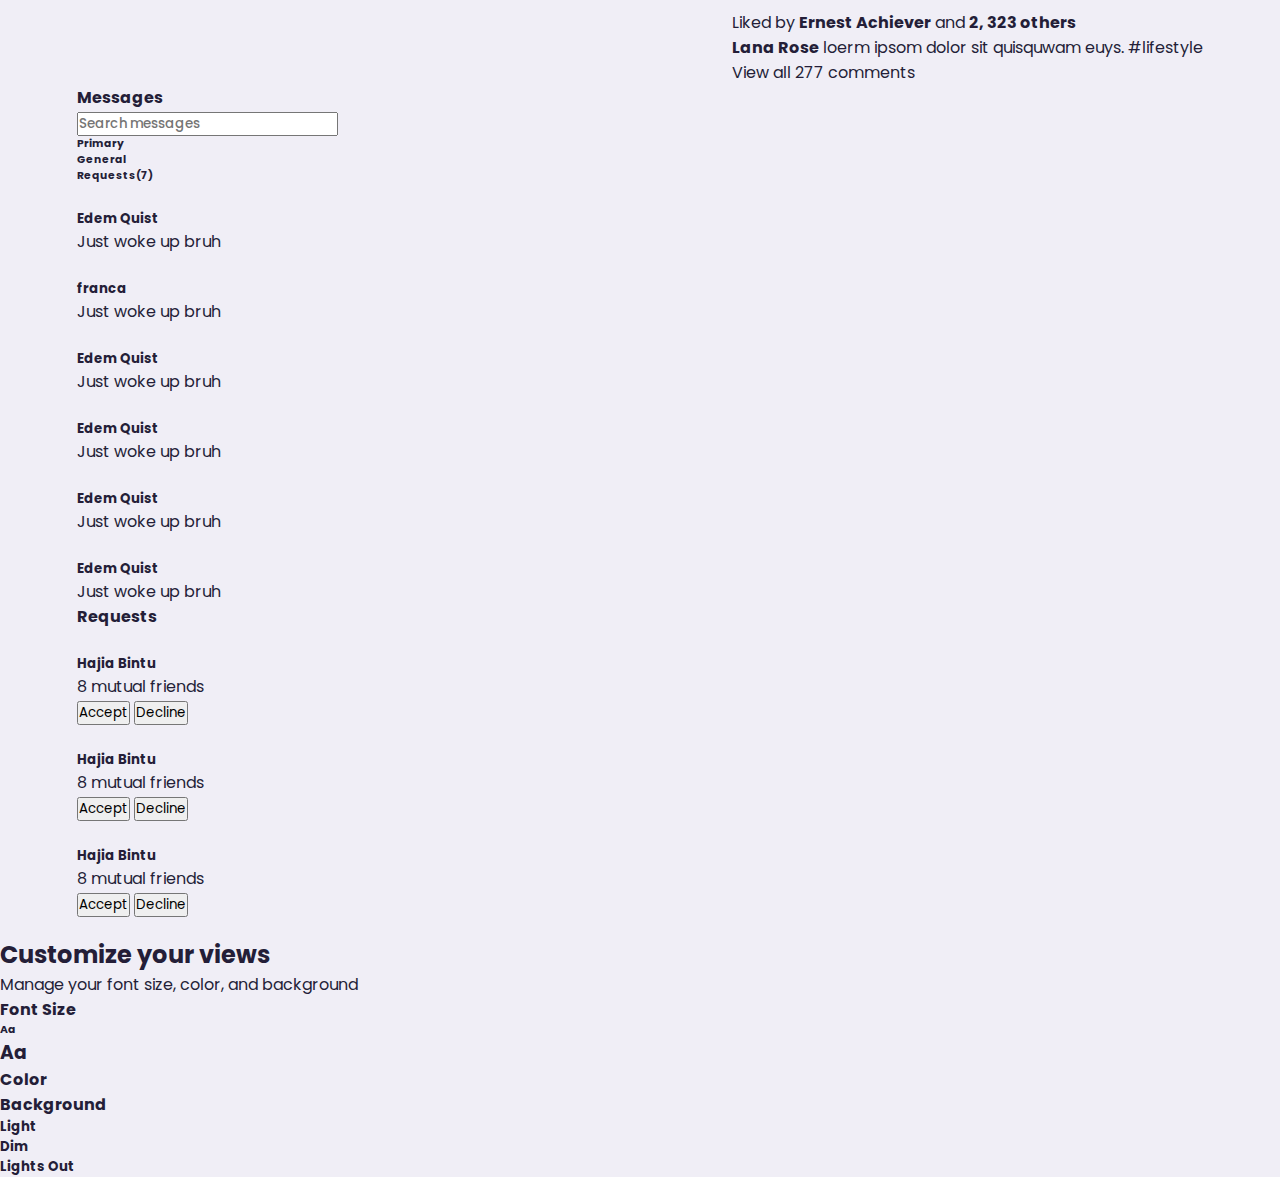
==== commit 84521810: "feito" ====
--- a/index.html
+++ b/index.html
@@ -26,7 +26,7 @@
                 <input type="search" placeholder="Pesquisar">
             </div>
             <div class="create">
-                <label class="btn btn-primary" for="create-post">Create</label>
+                <label class="btn btn-primary botao" for="create-post">Create</label>
                 <div class="profile-photo">
                     <img src="images/profile-1.jpg" alt="">
                 </div>
@@ -34,14 +34,14 @@
         </div>
     </nav>
 
-    <!-- ===============MAIN================= -->
+    <!-- ================MAIN================= -->
     <main>
         <div class="container">
             <!-- =============LEFT============ -->
             <div class="left">
                 <a class="profile">
                     <div class="profile-photo">
-                        <img src="images/profile-1.jpg">
+                        <img src="images/profile-1.jpg" alt="">
                     </div>
                     <div class="handle">
                         <h4>Diana Ayi</h4>
@@ -62,19 +62,17 @@
                     <a class="menu-item" id="notifications">
                         <span><i class="uil uil-bell"><small class="notification-count">+9</small></i></span>
                         <h3>Notifications</h3>
-
                         <!-- ========NOTIFICATIONS POPUP========== -->
                         <div class="notifications-popup">
                             <div>
                                 <div class="profile-photo">
-                                    <img src="images/profile-2.jpg">
+                                    <img src="images/profile-2.jpg" alt="">
                                 </div>
                                 <div class="notification-body">
                                     <b>Keke Benjamin</b> accepted your friend request
                                     <small class="text-muted">2 DAYS AGO</small>
                                 </div>
                             </div>
-
                             <div>
                                 <div class="profile-photo">
                                     <img src="images/profile-3.jpg" alt="">
@@ -84,7 +82,6 @@
                                     <small class="text-muted">2 DAYS AGO</small>
                                 </div>
                             </div>
-
                             <div>
                                 <div class="profile-photo">
                                     <img src="images/profile-4.jpg" alt="">
@@ -94,7 +91,6 @@
                                     <small class="text-muted">2 DAYS AGO</small>
                                 </div>
                             </div>
-
                             <div>
                                 <div class="profile-photo">
                                     <img src="images/profile-5.jpg" alt="">
@@ -104,7 +100,6 @@
                                     <small class="text-muted">2 DAYS AGO</small>
                                 </div>
                             </div>
-
                             <div>
                                 <div class="profile-photo">
                                     <img src="images/profile-6.jpg" alt="">
@@ -114,7 +109,6 @@
                                     <small class="text-muted">2 DAYS AGO</small>
                                 </div>
                             </div>
-
                             <div>
                                 <div class="profile-photo">
                                     <img src="images/profile-7.jpg" alt="">
@@ -124,12 +118,10 @@
                                     <small class="text-muted">2 DAYS AGO</small>
                                 </div>
                             </div>
-
                         </div>
                         <!-- ============END NOTIFICATIONS POPUP============= -->
-
-                    </a>
-                    <a class="menu-item" id="messages-notifications">
+                    </a>
+                    <a class="menu-item" id="messages-notification">
                         <span><i class="uil uil-envelope-alt"><small class="notification-count">6</small></i></span>
                         <h3>Messagse</h3>
                     </a>
--- a/style/querys.css
+++ b/style/querys.css
@@ -72,11 +72,21 @@
     }
 }
 
+
 @media screen and (max-width: 528px){
 
     .container {
         width: 100%;
     }
+
+    .botao{
+        display: none;
+    }
+
+    .sidebar{
+        display: none;
+    }
+
     nav .search-bar {
         display: none;
     }
